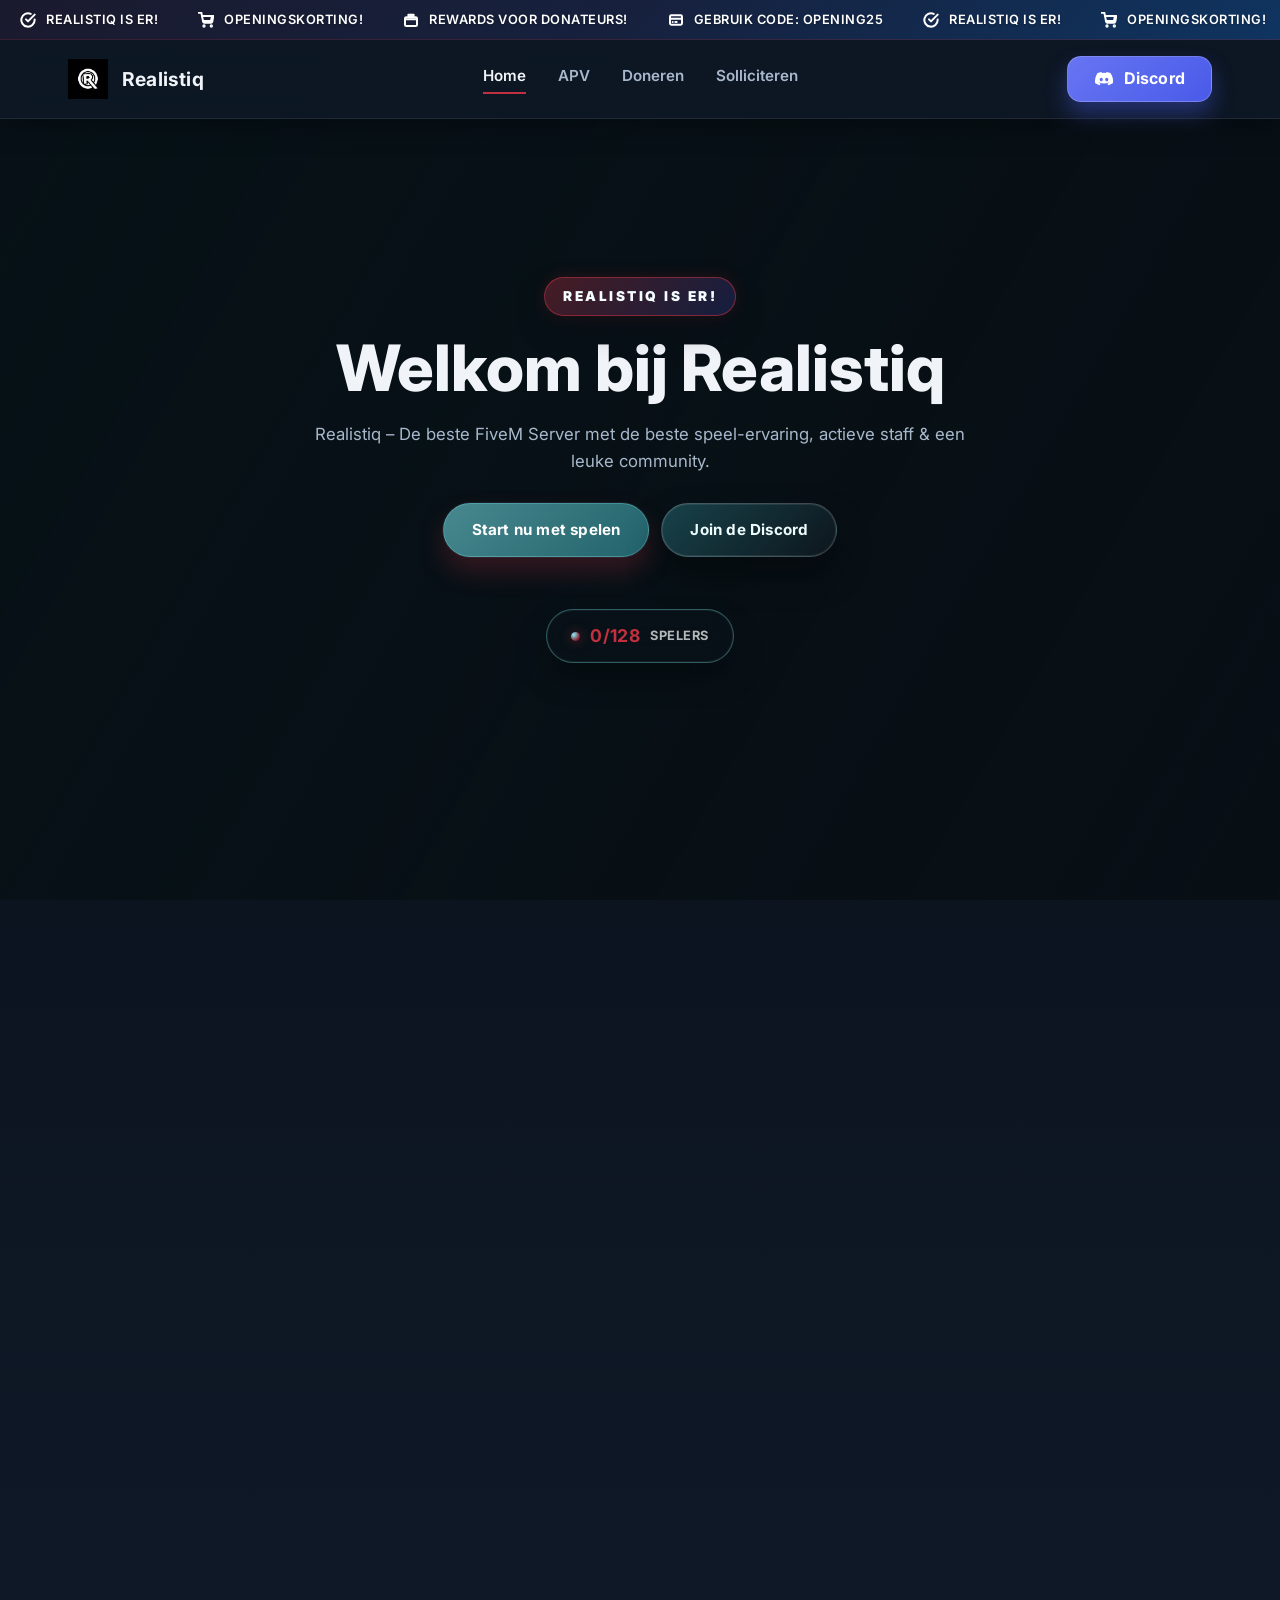
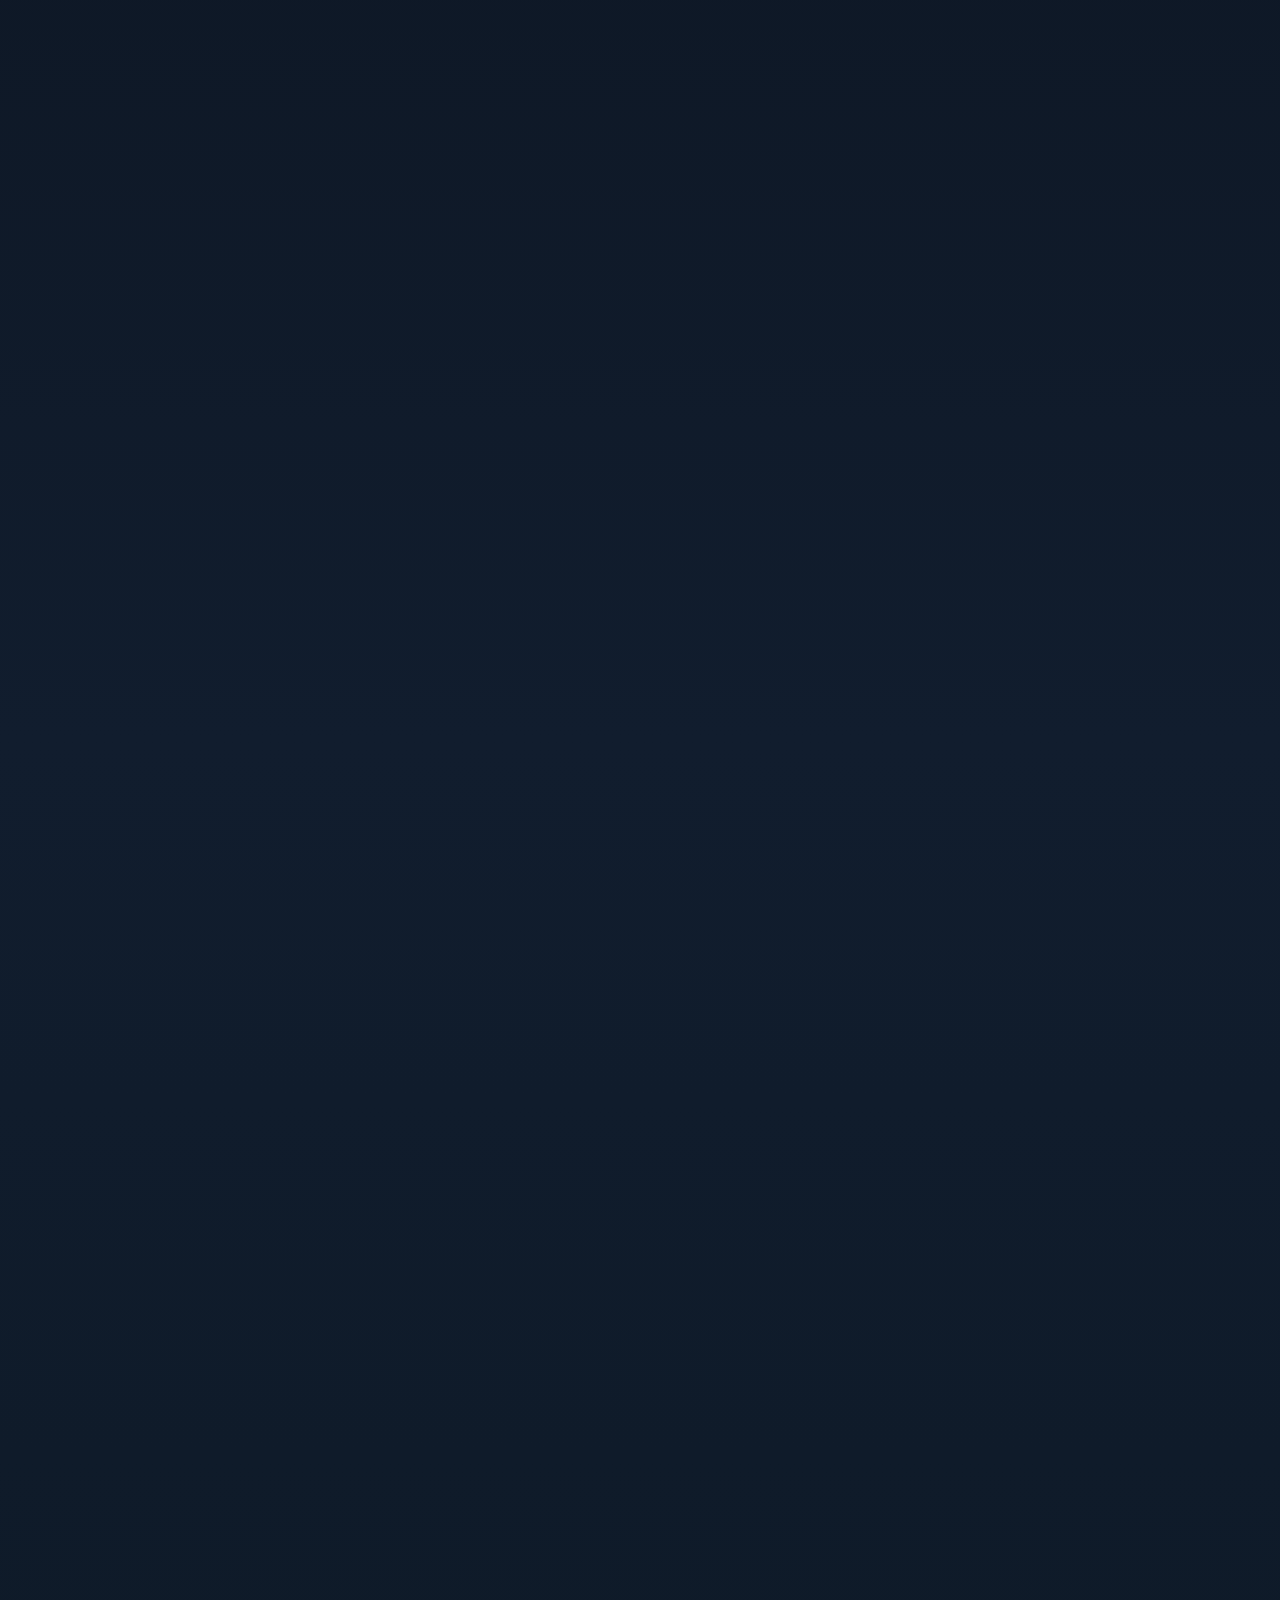
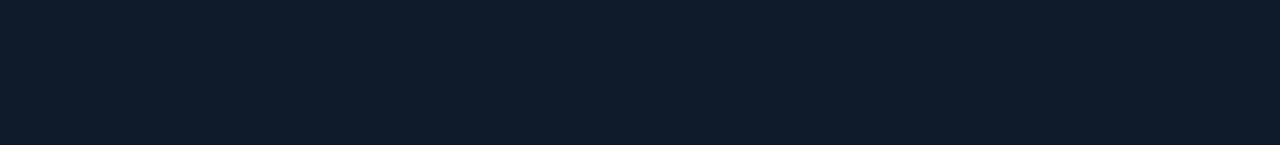
==== index.html @ e8a4ef5f "Add files via upload" ====
<!DOCTYPE html>
<html lang="nl" class="home-page">
<head>
    <meta charset="UTF-8">
    <meta name="viewport" content="width=device-width, initial-scale=1.0">
    <title>Realistiq | FiveM Server</title>
    <meta name="description" content="Realistiq is een professionele FiveM roleplay server met realistische gameplay, actieve staff en een hechte community.">
    <link rel="preconnect" href="https://fonts.googleapis.com">
    <link rel="preconnect" href="https://fonts.gstatic.com" crossorigin>
    <link rel="dns-prefetch" href="https://fonts.googleapis.com">
    <link rel="dns-prefetch" href="https://fonts.gstatic.com">
    <link rel="dns-prefetch" href="https://discord.gg">
    <link href="https://fonts.googleapis.com/css2?family=Inter:wght@300;400;500;600;700;800&display=swap" rel="stylesheet">
    <link rel="icon" type="image/png" href="images/rqlogo.png">
    <link rel="stylesheet" href="css/styles.css">
    <link rel="prefetch" href="/apv">
</head>
<body class="home-page">
    <main>
      <section id="home" class="hero">
        <video class="hero-video" autoplay muted loop playsinline preload="auto" fetchpriority="high">
          <source src="media/herovideo.mp4" type="video/mp4">
        </video>
        <div class="hero-overlay"></div>
        <div class="hero-content">
          <p class="eyebrow">REALISTIQ IS ER!</p>
          <h1>Welkom bij Realistiq</h1>
          <p class="hero-subtitle">
            Realistiq – De beste FiveM Server met de beste speel-ervaring,
            actieve staff &amp; een leuke community.
          </p>
          <div class="hero-actions">
            <a class="button primary" href="#join">
              Start nu met spelen
            </a>
            <a class="button ghost donate" href="https://discord.gg/realistiq" target="_blank" rel="noreferrer">
              Join de Discord
            </a>
          </div>
          <div class="hero-online">
            <span class="online-count">0/128</span>
            <span class="online-label">Spelers</span>
          </div>
        </div>
      </section>

      <section class="section home-donate" id="doneren">
        <div class="donate-decor donate-decor-1"></div>
        <div class="donate-decor donate-decor-2"></div>
        <div class="section-header">
          <p class="eyebrow">COMMUNITY</p>
          <h2>Steun Realistiq</h2>
          <p>
            Word lid van onze Discord server en blijf op de hoogte van alles wat er speelt.
            Heb je vragen, wil je doneren of solliciteren? Alles gaat via onze Discord.
          </p>
        </div>

        <div class="donate-features">
          <div class="donate-feature">
            <svg viewBox="0 0 24 24" fill="none" stroke="currentColor" stroke-width="2" stroke-linecap="round" stroke-linejoin="round"><path d="M12 22s8-4 8-10V5l-8-3-8 3v7c0 6 8 10 8 10z"></path></svg>
            <span>Veilig Betalen</span>
          </div>
          <div class="donate-feature">
            <svg viewBox="0 0 24 24" fill="none" stroke="currentColor" stroke-width="2" stroke-linecap="round" stroke-linejoin="round"><circle cx="12" cy="12" r="10"></circle><polyline points="12 6 12 12 16 14"></polyline></svg>
            <span>Direct Geleverd</span>
          </div>
          <div class="donate-feature">
            <svg viewBox="0 0 24 24" fill="none" stroke="currentColor" stroke-width="2" stroke-linecap="round" stroke-linejoin="round"><path d="M20.84 4.61a5.5 5.5 0 0 0-7.78 0L12 5.67l-1.06-1.06a5.5 5.5 0 0 0-7.78 7.78l1.06 1.06L12 21.23l7.78-7.78 1.06-1.06a5.5 5.5 0 0 0 0-7.78z"></path></svg>
            <span>Steun de Server</span>
          </div>
        </div>

        <div class="donate-steps-grid">
          <div class="donate-step-item">
            <span class="donate-step-num">1</span>
            <div class="donate-step-icon">
              <svg viewBox="0 0 24 24" fill="none" stroke="currentColor" stroke-width="2" stroke-linecap="round" stroke-linejoin="round">
                <path d="M15 3h4a2 2 0 0 1 2 2v14a2 2 0 0 1-2 2h-4"></path>
                <polyline points="10 17 15 12 10 7"></polyline>
                <line x1="15" y1="12" x2="3" y2="12"></line>
              </svg>
            </div>
            <h4>Koppel CFX Account</h4>
            <p>
              Open je FiveM launcher en log in. Controleer rechtsboven welk CFX-account
              gekoppeld is aan je FiveM.
            </p>
          </div>
          <div class="donate-step-item">
            <span class="donate-step-num">2</span>
            <div class="donate-step-icon">
              <svg viewBox="0 0 24 24" fill="none" stroke="currentColor" stroke-width="2" stroke-linecap="round" stroke-linejoin="round">
                <rect x="3" y="5" width="18" height="14" rx="2"></rect>
                <line x1="3" y1="10" x2="21" y2="10"></line>
                <path d="M7 15h.01"></path>
                <path d="M11 15h2"></path>
              </svg>
            </div>
            <h4>Join Discord</h4>
            <p>
              Kom naar onze Discord server en open een ticket voor donaties, support
              of andere vragen. Ons team helpt je snel verder.
            </p>
          </div>
          <div class="donate-step-item">
            <span class="donate-step-num">3</span>
            <div class="donate-step-icon">
              <svg viewBox="0 0 24 24" fill="none" stroke="currentColor" stroke-width="2" stroke-linecap="round" stroke-linejoin="round">
                <path d="M22 11.08V12a10 10 0 1 1-5.93-9.14"></path>
                <polyline points="22 4 12 14.01 9 11.01"></polyline>
              </svg>
            </div>
            <h4>Ontvang Direct</h4>
            <p>
              Als je met hetzelfde account bent ingelogd, verschijnen je items automatisch
              in-game. Geen extra stappen nodig.
            </p>
          </div>
        </div>

        <div class="donate-cta-row">
          <p>Heb je vragen of wil je de server joinen? Kom naar onze Discord community!</p>
          <a class="donate-cta-link" href="https://discord.gg/realistiq" target="_blank" rel="noreferrer">
            Join onze Discord →
          </a>
        </div>
      </section>

      <section class="home-apply" id="solliciteren">
        <div class="apply-glow apply-glow-1"></div>
        <div class="apply-glow apply-glow-2"></div>
        <div class="apply-wrapper">
          <div class="apply-left">
            <div class="apply-left-card">
              <p class="apply-label">WORD STAFF</p>
              <h2 class="apply-title">Word onderdeel<br>van ons team</h2>
              <p class="apply-subtitle">
                Wij zijn op zoek naar gemotiveerde mensen die ons team willen versterken.
                Solliciteer via onze Discord server door een ticket aan te maken.
              </p>
              <a class="apply-discord-btn" href="https://discord.gg/realistiq" target="_blank" rel="noreferrer">
                Solliciteer via Discord
              </a>
              <div class="apply-divider"></div>
              <div class="apply-stats">
                <div class="apply-stat">
                  <div class="apply-stat-icon">
                    <svg viewBox="0 0 24 24" fill="none" stroke="currentColor" stroke-width="2" stroke-linecap="round" stroke-linejoin="round">
                      <path d="M17 21v-2a4 4 0 0 0-4-4H5a4 4 0 0 0-4 4v2"></path>
                      <circle cx="9" cy="7" r="4"></circle>
                      <path d="M23 21v-2a4 4 0 0 0-3-3.87"></path>
                      <path d="M16 3.13a4 4 0 0 1 0 7.75"></path>
                    </svg>
                  </div>
                  <div>
                    <span class="apply-stat-value">Actief Team</span>
                    <span class="apply-stat-desc">Dagelijks online staffleden</span>
                  </div>
                </div>
                <div class="apply-stat">
                  <div class="apply-stat-icon">
                    <svg viewBox="0 0 24 24" fill="none" stroke="currentColor" stroke-width="2" stroke-linecap="round" stroke-linejoin="round">
                      <circle cx="12" cy="12" r="10"></circle>
                      <polyline points="12 6 12 12 16 14"></polyline>
                    </svg>
                  </div>
                  <div>
                    <span class="apply-stat-value">Snelle Reactie</span>
                    <span class="apply-stat-desc">Sollicitaties binnen 48 uur</span>
                  </div>
                </div>
                <div class="apply-stat">
                  <div class="apply-stat-icon">
                    <svg viewBox="0 0 24 24" fill="none" stroke="currentColor" stroke-width="2" stroke-linecap="round" stroke-linejoin="round">
                      <path d="M22 11.08V12a10 10 0 1 1-5.93-9.14"></path>
                      <polyline points="22 4 12 14.01 9 11.01"></polyline>
                    </svg>
                  </div>
                  <div>
                    <span class="apply-stat-value">Begeleiding</span>
                    <span class="apply-stat-desc">Volledige training na selectie</span>
                  </div>
                </div>
              </div>
            </div>
          </div>
          <div class="apply-right">
            <div class="apply-process">
              <h3 class="apply-process-title">Hoe werkt het?</h3>
              <div class="apply-step-row">
                <div class="apply-step-indicator">
                  <span class="apply-step-circle">1</span>
                  <span class="apply-step-line"></span>
                </div>
                <div class="apply-step-text">
                  <h4>Lees de vereisten</h4>
                  <p>Controleer of je voldoet aan de minimale eisen zoals leeftijd en ervaring.</p>
                </div>
              </div>
              <div class="apply-step-row">
                <div class="apply-step-indicator">
                  <span class="apply-step-circle">2</span>
                  <span class="apply-step-line"></span>
                </div>
                <div class="apply-step-text">
                  <h4>Open een ticket op Discord</h4>
                  <p>Maak een sollicitatieticket aan in onze Discord en vul het formulier in.</p>
                </div>
              </div>
              <div class="apply-step-row">
                <div class="apply-step-indicator">
                  <span class="apply-step-circle">3</span>
                </div>
                <div class="apply-step-text">
                  <h4>Gesprek met management</h4>
                  <p>Na beoordeling word je uitgenodigd voor een persoonlijk gesprek.</p>
                </div>
              </div>
            </div>
            <div class="apply-requirements">
              <h3 class="apply-req-title">Vereisten</h3>
              <div class="apply-req-grid">
                <div class="apply-req-item">
                  <svg viewBox="0 0 24 24" fill="none" stroke="currentColor" stroke-width="2.5" stroke-linecap="round" stroke-linejoin="round"><polyline points="20 6 9 17 4 12"></polyline></svg>
                  <span>Minimaal 16 jaar</span>
                </div>
                <div class="apply-req-item">
                  <svg viewBox="0 0 24 24" fill="none" stroke="currentColor" stroke-width="2.5" stroke-linecap="round" stroke-linejoin="round"><polyline points="20 6 9 17 4 12"></polyline></svg>
                  <span>FiveM RP ervaring</span>
                </div>
                <div class="apply-req-item">
                  <svg viewBox="0 0 24 24" fill="none" stroke="currentColor" stroke-width="2.5" stroke-linecap="round" stroke-linejoin="round"><polyline points="20 6 9 17 4 12"></polyline></svg>
                  <span>Nederlands spreken</span>
                </div>
                <div class="apply-req-item">
                  <svg viewBox="0 0 24 24" fill="none" stroke="currentColor" stroke-width="2.5" stroke-linecap="round" stroke-linejoin="round"><polyline points="20 6 9 17 4 12"></polyline></svg>
                  <span>Meerdere uren/week</span>
                </div>
                <div class="apply-req-item">
                  <svg viewBox="0 0 24 24" fill="none" stroke="currentColor" stroke-width="2.5" stroke-linecap="round" stroke-linejoin="round"><polyline points="20 6 9 17 4 12"></polyline></svg>
                  <span>Geen actieve straffen</span>
                </div>
                <div class="apply-req-item">
                  <svg viewBox="0 0 24 24" fill="none" stroke="currentColor" stroke-width="2.5" stroke-linecap="round" stroke-linejoin="round"><polyline points="20 6 9 17 4 12"></polyline></svg>
                  <span>Werkende microfoon</span>
                </div>
              </div>
            </div>
          </div>
        </div>
      </section>
    </main>

    <footer class="footer">
      <div class="footer-top">
        <div class="footer-grid">
          <div class="footer-brand">
            <a class="logo" href="/">
              <span class="logo-mark">
                <img src="images/rqlogo.png" alt="Realistiq" loading="lazy" decoding="async">
              </span>
              <span class="logo-text">Realistiq</span>
            </a>
            <p class="footer-brand-desc">
              De beste FiveM roleplay ervaring van Nederland. Kwaliteit, sfeer en realistische verhalen staan bij ons centraal.
            </p>
            <div class="footer-socials">
              <a href="https://discord.gg/realistiq" target="_blank" rel="noreferrer" aria-label="Discord">
                <svg viewBox="0 0 24 24" aria-hidden="true"><path fill="currentColor" d="M19.73 4.87A18.7 18.7 0 0 0 15.1 3.5a13 13 0 0 0-.64 1.3 17.5 17.5 0 0 0-4.92 0c-.19-.45-.41-.88-.64-1.3A18.6 18.6 0 0 0 4.27 4.87C1.6 8.9.88 12.83 1.23 16.7a18.6 18.6 0 0 0 5.53 2.8c.45-.62.85-1.27 1.2-1.95a12 12 0 0 1-1.9-.93c.16-.12.32-.24.47-.36a13.7 13.7 0 0 0 11 0c.16.12.32.24.47.36-.62.37-1.26.69-1.9.93.35.68.75 1.33 1.2 1.95a18.6 18.6 0 0 0 5.53-2.8c.48-4.48-.7-8.38-3.13-11.83ZM8.7 14.6c-1.04 0-1.9-.96-1.9-2.12 0-1.16.83-2.12 1.9-2.12 1.06 0 1.91.96 1.9 2.12 0 1.16-.84 2.12-1.9 2.12Zm6.6 0c-1.04 0-1.9-.96-1.9-2.12 0-1.16.83-2.12 1.9-2.12 1.06 0 1.91.96 1.9 2.12 0 1.16-.84 2.12-1.9 2.12Z"></path></svg>
              </a>
            </div>
          </div>
          <div class="footer-col">
            <h4>Navigatie</h4>
            <ul>
              <li><a href="/">Home</a></li>
              <li><a href="/apv">Regels</a></li>
              <li><a href="https://discord.gg/realistiq" target="_blank" rel="noreferrer">Doneren</a></li>
              <li><a href="https://discord.gg/realistiq" target="_blank" rel="noreferrer">Solliciteren</a></li>
            </ul>
          </div>
          <div class="footer-col">
            <h4>Community</h4>
            <ul>
              <li><a href="https://discord.gg/realistiq" target="_blank" rel="noreferrer">Discord Server</a></li>
              <li><a href="https://discord.gg/realistiq" target="_blank" rel="noreferrer">Support Ticket</a></li>
              <li><a href="https://discord.gg/realistiq" target="_blank" rel="noreferrer">Solliciteren</a></li>
            </ul>
          </div>
          <div class="footer-col">
            <h4>Informatie</h4>
            <ul>
              <li><a href="/apv">Serverregels</a></li>
              <li><a href="https://discord.gg/realistiq" target="_blank" rel="noreferrer">Veelgestelde Vragen</a></li>
              <li><a href="https://discord.gg/realistiq" target="_blank" rel="noreferrer">Store &amp; Donaties</a></li>
            </ul>
          </div>
        </div>
      </div>
      <div class="footer-bottom">
        <div class="footer-bottom-inner">
          <span>© 2026 Realistiq. Alle rechten voorbehouden.</span>
          <div class="footer-bottom-links">
            <a href="https://discord.gg/realistiq" target="_blank" rel="noreferrer">Contact</a>
            <span class="footer-dot"></span>
            <a href="/apv">Regels</a>
          </div>
        </div>
      </div>
    </footer>

    <script src="js/script.js" defer></script>
</body>
</html>
---- css/styles.css ----
:root {
  color-scheme: dark;
  --primary: #c0303f;
  --primary-dark: #8B1A2A;
  --bg: #0e1520;
  --surface: rgba(20, 30, 50, 0.7);
  --surface-soft: rgba(20, 30, 50, 0.5);
  --text: #f0f4f8;
  --muted: #a8b8cc;
  --border: rgba(255, 255, 255, 0.08);
  --shadow: 0 30px 60px rgba(0, 0, 0, 0.55);
}

* {
  margin: 0;
  padding: 0;
  box-sizing: border-box;
}

html,
body {
  height: 100%;
}

body {
  font-family: "Inter", sans-serif;
  background:
    radial-gradient(ellipse at top left, rgba(27, 45, 74, 0.6), rgba(14, 21, 32, 0.95)),
    radial-gradient(ellipse at bottom right, rgba(139, 26, 42, 0.15), transparent 60%),
    var(--bg);
  color: var(--text);
  line-height: 1.6;
  overflow-x: hidden;
}

body.rules-page {
  background: #0d1822;
}

body.solliciteren-page {
  background: #0d1822;
}



html.home-page,
body.home-page {
  min-height: 100%;
  overscroll-behavior: none;
}

body.home-page {
  width: 100%;
  position: relative;
  overflow-x: hidden;
}

body.home-page main {
  min-height: 100vh;
}

body.home-page .hero {
  min-height: 100vh;
}

a {
  color: inherit;
  text-decoration: none;
}

img {
  max-width: 100%;
  display: block;
}

.site-header {
  position: fixed;
  top: 40px;
  left: 0;
  right: 0;
  z-index: 50;
  backdrop-filter: blur(18px);
  -webkit-backdrop-filter: blur(18px);
  background: rgba(20, 30, 50, 0.5);
  border-bottom: 1px solid var(--border);
  box-shadow: 0 10px 24px rgba(0, 0, 0, 0.25);
  transform: translateZ(0);
  will-change: transform;
}

body:not(.home-page):not(.rules-page):not(.solliciteren-page) .site-header {
  top: 0;
}

.promo-bar {
  position: fixed;
  top: 0;
  left: 0;
  right: 0;
  z-index: 51;
  background: linear-gradient(135deg, #1a1a2e 0%, #16213e 50%, #0f3460 100%);
  border-bottom: 1px solid rgba(192, 48, 63, 0.2);
  overflow: hidden;
  height: 40px;
  display: none;
}


body.home-page .promo-bar,
body.rules-page .promo-bar,
body.solliciteren-page .promo-bar {
  display: block;
}

@keyframes shimmer {
  0%, 100% { opacity: 0.3; }
  50% { opacity: 0.7; }
}

.promo-bar.hidden {
  transform: translateY(-100%);
  opacity: 0;
  pointer-events: none;
}

.promo-track {
  display: flex;
  align-items: center;
  gap: 0;
  height: 40px;
  white-space: nowrap;
  width: max-content;
  animation: promo-scroll 50s linear infinite;
  will-change: transform;
  transform: translateZ(0);
  backface-visibility: hidden;
}

.promo-items {
  display: inline-flex;
  align-items: center;
  gap: 40px;
  padding: 0 20px;
  flex-shrink: 0;
  font-weight: 600;
  color: #ffffff;
  text-transform: uppercase;
  letter-spacing: 0.8px;
  font-size: 0.8rem;
  text-shadow: 0 1px 3px rgba(0, 0, 0, 0.3);
}

.promo-items span {
  display: inline-flex;
  align-items: center;
  gap: 10px;
  padding: 0;
  border-radius: 0;
  background: transparent;
  border: none;
  font-size: 0.8rem;
  font-weight: 600;
  letter-spacing: 0.5px;
  text-transform: uppercase;
  color: #fff;
  position: relative;
}

.promo-items span svg {
  width: 16px;
  height: 16px;
  flex-shrink: 0;
  stroke-linecap: round;
  stroke-linejoin: round;
}

@keyframes iconPulse {
  0%, 100% { 
    transform: scale(1);
  }
  50% { 
    transform: scale(1.08);
  }
}

.promo-items span::before {
  display: none;
}

@keyframes promo-scroll {
  from {
    transform: translateX(0);
  }
  to {
    transform: translateX(-20%);
  }
}

.navbar {
  max-width: 1200px;
  margin: 0 auto;
  display: flex;
  flex-wrap: wrap;
  align-items: center;
  justify-content: center;
  gap: 16px;
  padding: 16px 20px;
  min-height: 72px;
  position: relative;
}

.navbar .logo {
  flex-shrink: 0;
}

.navbar .nav-links {
  order: 3;
  flex-basis: 100%;
}

.navbar .nav-actions {
  display: flex;
  align-items: center;
  gap: 12px;
  position: absolute;
  right: 20px;
  top: 50%;
  transform: translateY(-50%);
}

.logo {
  display: flex;
  align-items: center;
  gap: 14px;
  font-weight: 700;
  letter-spacing: 0.2px;
}

.logo-mark {
  display: inline-flex;
  align-items: center;
  justify-content: center;
}

.logo img {
  width: 40px;
  height: 40px;
  object-fit: contain;
}

.logo-text {
  font-size: 1.2rem;
  font-weight: 700;
  color: var(--text);
}

.nav-actions {
  display: flex;
  align-items: center;
  gap: 20px;
  justify-content: flex-end;
}

.nav-links {
  display: none;
  align-items: center;
  justify-content: center;
  gap: 32px;
  font-weight: 600;
  font-size: 0.95rem;
  color: var(--muted);
  width: 100%;
}

.nav-links a {
  position: relative;
  padding-bottom: 6px;
  transition: color 0.3s ease;
}

.nav-links a::after {
  content: "";
  position: absolute;
  left: 0;
  bottom: 0;
  width: 0;
  height: 2px;
  background: var(--primary);
  transition: width 0.3s ease;
}

.nav-links a:hover,
.nav-links a:focus {
  color: var(--text);
}

.nav-links a.active {
  color: var(--text);
}

.nav-links a.active::after {
  width: 100%;
}

.nav-links a:hover::after,
.nav-links a:focus::after {
  width: 100%;
}

.nav-discord {
  padding: 10px 20px;
  height: 46px;
  min-width: 100px;
  border-radius: 14px;
  display: inline-flex;
  align-items: center;
  justify-content: center;
  gap: 8px;
  background: linear-gradient(135deg, rgba(109, 123, 255, 0.95), rgba(81, 99, 255, 0.9));
  color: #ffffff;
  border: 1px solid rgba(255, 255, 255, 0.2);
  box-shadow: 0 12px 22px rgba(81, 99, 255, 0.35);
  font-weight: 700;
  letter-spacing: 0.2px;
  font-size: 0.9rem;
  transition: transform 0.2s ease, box-shadow 0.2s ease, filter 0.2s ease;
}

.nav-discord svg {
  width: 18px;
  height: 18px;
  fill: currentColor;
}

.nav-discord span {
  display: none;
}

/* Discord link inside mobile nav menu - hidden on desktop */
.nav-link-discord {
  display: none;
}

.nav-discord:hover {
  transform: translateY(-2px);
  box-shadow: 0 20px 34px rgba(81, 99, 255, 0.5), 0 0 22px rgba(81, 99, 255, 0.35);
  filter: brightness(1.05);
}

.nav-toggle {
  display: flex;
  flex-direction: column;
  margin-left: 8px;
  width: 44px;
  height: 44px;
  border-radius: 12px;
  border: 1px solid var(--border);
  background: var(--surface);
  align-items: center;
  justify-content: center;
  gap: 5px;
  cursor: pointer;
  position: relative;
  z-index: 120;
  transition: background 0.3s ease, border-color 0.3s ease;
}

.nav-toggle:hover {
  background: rgba(192, 48, 63, 0.08);
  border-color: rgba(192, 48, 63, 0.2);
}

.nav-toggle span {
  display: block;
  width: 20px;
  height: 2px;
  background: var(--text);
  border-radius: 2px;
  transition: transform 0.3s ease, opacity 0.3s ease, width 0.3s ease;
}

/* Hamburger to X animation */
.nav-toggle[aria-expanded="true"] span:nth-child(1) {
  transform: translateY(7px) rotate(45deg);
}

.nav-toggle[aria-expanded="true"] span:nth-child(2) {
  opacity: 0;
  transform: scaleX(0);
}

.nav-toggle[aria-expanded="true"] span:nth-child(3) {
  transform: translateY(-7px) rotate(-45deg);
}

.hero {
  position: relative;
  height: 100vh;
  height: 100svh;
  display: flex;
  align-items: center;
  justify-content: center;
  margin-top: 0;
  padding: 100px 20px 60px;
  overflow: hidden;
  background: #0a0e14;
  contain: layout style;
}


.page-hero {
  position: relative;
  margin-top: -72px;
  padding: 140px 24px 90px;
  overflow: hidden;
  background: radial-gradient(circle at top, rgba(15, 28, 38, 0.7), rgba(6, 12, 18, 0.98));
}

.page-hero::after {
  content: "";
  position: absolute;
  inset: 0;
  background: linear-gradient(120deg, rgba(192, 48, 63, 0.08), transparent 60%);
  pointer-events: none;
}

.page-hero-content {
  position: relative;
  z-index: 1;
  max-width: 900px;
  margin: 0 auto;
  text-align: center;
}

.hero-video {
  position: absolute;
  inset: 0;
  width: 100%;
  height: 100%;
  min-width: 100%;
  min-height: 100%;
  object-fit: cover;
  object-position: center;
  z-index: 0;
  filter: saturate(1.1);
  transform: translateZ(0);
  backface-visibility: hidden;
  opacity: 1;
}

.hero-video.is-playing {
  opacity: 1;
}

.hero-overlay {
  position: absolute;
  inset: 0;
  background: linear-gradient(
      120deg,
      rgba(6, 18, 23, 0.9),
      rgba(6, 18, 23, 0.4)
    );
  z-index: 1;
}

.hero-content {
  position: relative;
  max-width: 1000px;
  text-align: center;
  z-index: 2;
}

.eyebrow {
  text-transform: uppercase;
  letter-spacing: 2.5px;
  font-size: 0.85rem;
  color: #f3fdff;
  font-weight: 900;
  display: inline-flex;
  align-items: center;
  padding: 8px 18px;
  border-radius: 999px;
  background: linear-gradient(135deg, rgba(192, 48, 63, 0.35), rgba(81, 99, 255, 0.18));
  border: 1px solid rgba(192, 48, 63, 0.6);
  box-shadow: 0 14px 28px rgba(8, 15, 20, 0.35), 0 0 18px rgba(192, 48, 63, 0.18);
  position: relative;
  overflow: hidden;
  animation: eyebrow-glow 3.2s ease-in-out infinite;
}

.rules-page .eyebrow {
  background: linear-gradient(135deg, rgba(255, 255, 255, 0.08), rgba(255, 255, 255, 0.04));
  border: 1px solid rgba(255, 255, 255, 0.15);
  box-shadow: 0 8px 16px rgba(0, 0, 0, 0.3);
  color: rgba(255, 255, 255, 0.9);
}

.eyebrow::after {
  content: "";
  position: absolute;
  inset: 0;
  background: linear-gradient(120deg, transparent, rgba(255, 255, 255, 0.18), transparent);
  transform: translateX(-120%);
  animation: eyebrow-sheen 3.2s ease-in-out infinite;
}

@keyframes eyebrow-glow {
  0%,
  100% {
    box-shadow: 0 14px 28px rgba(8, 15, 20, 0.35), 0 0 16px rgba(192, 48, 63, 0.2);
  }
  50% {
    box-shadow: 0 18px 36px rgba(8, 15, 20, 0.4), 0 0 26px rgba(192, 48, 63, 0.35);
  }
}

@keyframes eyebrow-sheen {
  0% {
    transform: translateX(-120%);
    opacity: 0;
  }
  40% {
    opacity: 0.6;
  }
  60% {
    transform: translateX(120%);
    opacity: 0;
  }
  100% {
    transform: translateX(120%);
    opacity: 0;
  }
}

.hero h1 {
  font-size: clamp(1.8rem, 6vw, 4rem);
  margin: 14px 0 14px;
  font-weight: 800;
  line-height: 1.2;
}

.hero-subtitle {
  color: var(--muted);
  max-width: 680px;
  margin: 0 auto 28px;
  font-size: clamp(0.95rem, 2.5vw, 1.05rem);
  line-height: 1.6;
}

.hero-actions {
  display: flex;
  justify-content: center;
  gap: 12px;
  flex-wrap: wrap;
  margin-bottom: 32px;
}

.button {
  display: inline-flex;
  align-items: center;
  justify-content: center;
  gap: 10px;
  padding: 14px 28px;
  border-radius: 999px;
  font-weight: 700;
  font-size: 0.95rem;
  border: 1px solid transparent;
  letter-spacing: 0.2px;
  box-shadow: 0 12px 24px rgba(0, 0, 0, 0.2);
  transition: transform 0.25s ease, box-shadow 0.25s ease, border-color 0.25s ease,
    background 0.25s ease;
}

.button-icon {
  width: 18px;
  height: 18px;
  fill: currentColor;
  opacity: 0.9;
}

.button:hover {
  transform: translateY(-2px);
}

.button.primary {
  background: linear-gradient(
    135deg,
    rgba(125, 235, 243, 0.55),
    rgba(70, 201, 213, 0.45)
  );
  color: #ffffff;
  border: 1px solid rgba(125, 235, 243, 0.3);
  box-shadow: 0 14px 26px rgba(192, 48, 63, 0.25), 0 0 0 1px rgba(255, 255, 255, 0.06);
  backdrop-filter: blur(6px);
}

.button.ghost {
  border-color: rgba(125, 235, 243, 0.55);
  color: var(--text);
  background: rgba(10, 19, 26, 0.55);
  backdrop-filter: blur(12px);
  box-shadow: 0 16px 30px rgba(0, 0, 0, 0.28), inset 0 0 0 1px rgba(255, 255, 255, 0.05);
}

.button.ghost.donate {
  border-color: rgba(255, 255, 255, 0.2);
  background: linear-gradient(
    135deg,
    rgba(72, 198, 214, 0.28),
    rgba(14, 23, 30, 0.9)
  );
  color: #eefcfe;
  font-weight: 700;
  box-shadow: 0 18px 34px rgba(0, 0, 0, 0.35),
    inset 0 0 0 1px rgba(255, 255, 255, 0.08);
  transition: transform 0.2s ease, box-shadow 0.2s ease, border-color 0.2s ease,
    background 0.2s ease;
}

.button.primary:hover {
  box-shadow: 0 20px 36px rgba(192, 48, 63, 0.42), 0 0 22px rgba(192, 48, 63, 0.2);
}

.button.ghost:hover {
  border-color: rgba(125, 235, 243, 0.85);
  box-shadow: 0 18px 32px rgba(0, 0, 0, 0.35), 0 0 18px rgba(192, 48, 63, 0.2);
}

.button.ghost.donate:hover {
  border-color: rgba(255, 255, 255, 0.24);
  background: linear-gradient(
    135deg,
    rgba(192, 48, 63, 0.4),
    rgba(10, 21, 27, 0.75)
  );
  box-shadow: 0 18px 34px rgba(0, 0, 0, 0.35),
    0 0 18px rgba(192, 48, 63, 0.18),
    inset 0 0 0 1px rgba(255, 255, 255, 0.08);
}

.hero-online {
  margin-top: 20px;
  display: inline-flex;
  align-items: center;
  gap: 10px;
  padding: 12px 24px;
  border-radius: 999px;
  background: rgba(10, 19, 26, 0.55);
  border: 1px solid rgba(125, 235, 243, 0.35);
  box-shadow: 0 16px 30px rgba(0, 0, 0, 0.28), inset 0 0 0 1px rgba(255, 255, 255, 0.05);
  backdrop-filter: blur(12px);
  transition: transform 0.25s ease, box-shadow 0.25s ease, border-color 0.25s ease,
    background 0.25s ease;
  position: relative;
}

.hero-online::before {
  content: "";
  width: 9px;
  height: 9px;
  border-radius: 50%;
  background: radial-gradient(circle at 30% 30%, #7ff3ff, #8B1A2A 70%);
  box-shadow: 0 0 12px rgba(192, 48, 63, 0.55);
}

.hero-online:hover {
  transform: translateY(-3px);
  border-color: rgba(125, 235, 243, 0.6);
  background: rgba(14, 26, 34, 0.68);
  box-shadow: 0 20px 36px rgba(0, 0, 0, 0.38), 0 0 18px rgba(192, 48, 63, 0.18);
}

.online-count {
  font-size: 1.1rem;
  font-weight: 700;
  color: var(--primary);
  letter-spacing: 0.4px;
}

.online-label {
  font-size: 0.8rem;
  color: rgba(255, 255, 255, 0.7);
  letter-spacing: 0.5px;
  text-transform: uppercase;
  font-weight: 700;
}

.section {
  padding: 120px 24px;
}

.section.alt {
  background: rgba(20, 30, 50, 0.3);
}

.section-header {
  max-width: 840px;
  margin: 0 auto 56px;
  text-align: center;
}

.section-header h2 {
  font-size: clamp(2.2rem, 3.2vw, 3.3rem);
  margin: 16px 0 14px;
  letter-spacing: -0.02em;
  font-weight: 800;
}

.section-header p {
  color: var(--muted);
  font-size: 1.05rem;
  max-width: 720px;
  margin: 0 auto;
  line-height: 1.7;
}

.card-grid {
  max-width: 1100px;
  margin: 0 auto;
  display: grid;
  grid-template-columns: repeat(auto-fit, minmax(240px, 1fr));
  gap: 24px;
}

.card {
  padding: 28px;
  border-radius: 20px;
  background: var(--surface);
  border: 1px solid var(--border);
  box-shadow: var(--shadow);
}

.card h3 {
  margin-bottom: 12px;
}

.card p {
  color: var(--muted);
}

.content-split {
  max-width: 1100px;
  margin: 0 auto;
  display: grid;
  grid-template-columns: repeat(auto-fit, minmax(280px, 1fr));
  gap: 40px;
  align-items: center;
}

.rules-page .site-header {
  position: fixed;
  top: 40px;
  left: 0;
  right: 0;
}

.rules-page .rules-main {
  padding-top: 152px;
}

.rules-hero {
  padding: 60px 24px 100px;
  min-height: calc(100vh - 152px);
  display: flex;
  align-items: center;
  justify-content: center;
  position: relative;
  overflow: hidden;
  background: linear-gradient(180deg, #0a0e14 0%, #0f1419 100%);
}

.rules-hero::before {
  content: "";
  position: absolute;
  inset: 0;
  background: radial-gradient(circle at 20% 20%, rgba(255, 255, 255, 0.03), transparent 50%);
  opacity: 0.6;
  pointer-events: none;
}

.rules-hero-inner {
  width: 100%;
  max-width: 1200px;
  margin: 0 auto;
  display: grid;
  gap: 32px;
  align-items: center;
  justify-items: center;
  position: relative;
  z-index: 1;
}

.rules-hero-card {
  width: 100%;
  max-width: 1000px;
  padding: 64px;
  border-radius: 24px;
  background: rgba(12, 17, 22, 0.9);
  border: 1px solid rgba(255, 255, 255, 0.12);
  box-shadow: 0 12px 32px rgba(0, 0, 0, 0.4);
  position: relative;
  overflow: hidden;
}

.rules-hero-card::after {
  content: "�";
  position: absolute;
  top: 28px;
  right: 28px;
  font-size: 1.6rem;
  padding: 10px;
  border-radius: 12px;
  background: rgba(255, 255, 255, 0.05);
  border: 1px solid rgba(255, 255, 255, 0.1);
  box-shadow: 0 8px 16px rgba(0, 0, 0, 0.3);
  opacity: 0.8;
}

.rules-hero-card h1 {
  margin: 12px 0 16px;
  padding-bottom: 16px;
  color: #ffffff;
  font-size: 2.5rem;
  font-weight: 700;
  border-bottom: 2px solid rgba(255, 255, 255, 0.1);
}

.rules-hero-card::after {
  display: none;
}

.rules-hero-card p {
  color: rgba(255, 255, 255, 0.7);
  margin-bottom: 16px;
  line-height: 1.7;
}


.intro-actions {
  display: flex;
  flex-wrap: wrap;
  gap: 16px;
  margin-top: 24px;
}

.support-info {
  margin-top: 32px;
  padding: 20px 24px;
  background: rgba(255, 255, 255, 0.03);
  border: 1px solid rgba(255, 255, 255, 0.1);
  border-radius: 12px;
}

.support-info p {
  margin: 0;
  color: rgba(255, 255, 255, 0.8);
  font-size: 0.95rem;
  line-height: 1.6;
}

.support-info a {
  color: #c0303f;
  text-decoration: none;
  font-weight: 600;
  transition: color 0.2s ease;
}

.support-info a:hover {
  color: #7de7f0;
  text-decoration: underline;
}

.rules-section-header {
  max-width: 860px;
  margin: 0 auto 56px;
  text-align: center;
}

.rules-section-header h2 {
  font-size: clamp(2.1rem, 3vw, 3.1rem);
  margin: 16px 0 14px;
  color: #ffffff;
  font-weight: 700;
}

.rules-section-header p {
  color: rgba(255, 255, 255, 0.6);
  font-size: 1.05rem;
  line-height: 1.6;
}

.rules-penalties {
  padding: 120px 24px 110px;
  background: linear-gradient(180deg, #0f1419 0%, #0a0e14 100%);
  position: relative;
  border-top: 1px solid rgba(255, 255, 255, 0.05);
}

.rules-penalties::after {
  content: "";
  position: absolute;
  left: 50%;
  bottom: 0;
  width: min(720px, 90%);
  height: 1px;
  transform: translateX(-50%);
  background: linear-gradient(90deg, transparent, rgba(255, 255, 255, 0.15), transparent);
}

/* Penalties Section */
.rules-penalties {
  padding: 100px 24px 120px;
  background: linear-gradient(180deg, #0a0e14 0%, #0f1419 50%, #0a0e14 100%);
  position: relative;
}

.rules-penalties::before {
  content: "";
  position: absolute;
  top: 0;
  left: 0;
  right: 0;
  height: 1px;
  background: linear-gradient(90deg, transparent, rgba(255, 255, 255, 0.1), transparent);
}

.rules-penalties-container {
  max-width: 1000px;
  margin: 0 auto;
}

.rules-penalty-card {
  padding: 64px;
  border-radius: 24px;
  background: rgba(12, 17, 22, 0.85);
  border: 1px solid rgba(255, 255, 255, 0.12);
  box-shadow: 0 12px 32px rgba(0, 0, 0, 0.4);
  position: relative;
  overflow: hidden;
}

.penalty-header {
  margin-bottom: 56px;
}

.penalty-header h2 {
  font-size: 2.5rem;
  color: #ffffff;
  font-weight: 700;
  margin: 0 0 20px 0;
  padding-bottom: 20px;
  border-bottom: 2px solid rgba(255, 255, 255, 0.12);
  letter-spacing: -0.03em;
}

.penalty-intro {
  color: rgba(255, 255, 255, 0.75);
  font-size: 1.08rem;
  line-height: 1.75;
  margin: 0;
  max-width: 850px;
}

.penalty-grid {
  display: grid;
  grid-template-columns: repeat(3, 1fr);
  gap: 18px;
  margin-bottom: 48px;
}

.penalty-item {
  display: flex;
  align-items: center;
  gap: 18px;
  padding: 24px;
  min-height: 110px;
  background: rgba(255, 255, 255, 0.03);
  border: 1px solid rgba(255, 255, 255, 0.1);
  border-radius: 14px;
  transition: border-color 0.2s ease, background 0.2s ease;
  position: relative;
  overflow: hidden;
  contain: layout style paint;
}

.penalty-item:hover {
  background: rgba(255, 255, 255, 0.07);
  border-color: rgba(255, 255, 255, 0.25);
}

.penalty-number {
  flex-shrink: 0;
  width: 44px;
  height: 44px;
  display: flex;
  align-items: center;
  justify-content: center;
  background: rgba(255, 255, 255, 0.12);
  border: 1.5px solid rgba(255, 255, 255, 0.2);
  border-radius: 10px;
  color: #ffffff;
  font-weight: 700;
  font-size: 1.2rem;
}

.penalty-item:hover .penalty-number {
  background: rgba(255, 255, 255, 0.2);
  border-color: rgba(255, 255, 255, 0.35);
}

.penalty-content {
  flex: 1;
  min-width: 0;
}

.penalty-content h3 {
  font-size: 1.08rem;
  color: #ffffff;
  font-weight: 600;
  margin: 0 0 6px 0;
  letter-spacing: -0.015em;
}

.penalty-content p {
  font-size: 0.94rem;
  color: rgba(255, 255, 255, 0.65);
  margin: 0;
  line-height: 1.5;
  word-break: break-word;
}

.penalty-item:hover .penalty-content p {
  color: rgba(255, 255, 255, 0.85);
}

.penalty-notice {
  display: flex;
  align-items: flex-start;
  gap: 20px;
  padding: 28px 32px;
  background: rgba(255, 255, 255, 0.04);
  border: 1px solid rgba(255, 255, 255, 0.15);
  border-left: 4px solid rgba(255, 255, 255, 0.4);
  border-radius: 16px;
  margin-top: 8px;
}

.penalty-notice svg {
  flex-shrink: 0;
  color: rgba(255, 255, 255, 0.8);
  margin-top: 3px;
  filter: drop-shadow(0 2px 4px rgba(0, 0, 0, 0.3));
}

.penalty-notice p {
  color: rgba(255, 255, 255, 0.8);
  font-size: 0.98rem;
  line-height: 1.7;
  margin: 0;
  font-weight: 400;
}

/* Articles Section */
.rules-articles {
  padding: 100px 24px 120px;
  background: linear-gradient(180deg, #0a0e14 0%, #0f1419 50%, #0a0e14 100%);
  position: relative;
}

.rules-articles::before {
  content: "";
  position: absolute;
  top: 0;
  left: 0;
  right: 0;
  height: 1px;
  background: linear-gradient(90deg, transparent, rgba(255, 255, 255, 0.1), transparent);
}

.rules-section-header {
  max-width: 1000px;
  margin: 0 auto 64px;
  text-align: center;
}

.rules-section-header .eyebrow {
  display: inline-block;
  padding: 8px 20px;
  background: rgba(255, 255, 255, 0.05);
  border: 1px solid rgba(255, 255, 255, 0.1);
  border-radius: 50px;
  font-size: 0.8rem;
  font-weight: 600;
  letter-spacing: 0.1em;
  text-transform: uppercase;
  color: rgba(255, 255, 255, 0.7);
  margin-bottom: 20px;
}

.rules-section-header h2 {
  font-size: 2.5rem;
  color: #ffffff;
  font-weight: 700;
  margin: 0 0 16px 0;
  letter-spacing: -0.03em;
}

.rules-section-header p {
  font-size: 1.08rem;
  color: rgba(255, 255, 255, 0.65);
  line-height: 1.7;
  max-width: 700px;
  margin: 0 auto;
}

.rules-articles-grid {
  max-width: 1000px;
  margin: 0 auto;
  display: grid;
  grid-template-columns: minmax(0, 1fr);
  gap: 24px;
}

.rules-article {
  padding: 56px 64px;
  border-radius: 24px;
  background: rgba(12, 17, 22, 0.85);
  border: 1px solid rgba(255, 255, 255, 0.12);
  box-shadow: 0 12px 32px rgba(0, 0, 0, 0.4);
  position: relative;
  overflow: hidden;
  contain: layout style paint;
}

.rules-article:hover {
  border-color: rgba(255, 255, 255, 0.18);
}

.rules-article h3 {
  margin: 0 0 32px 0;
  padding-bottom: 20px;
  border-bottom: 2px solid rgba(255, 255, 255, 0.12);
  color: #ffffff;
  font-weight: 700;
  font-size: 1.75rem;
  letter-spacing: -0.02em;
}

.rules-article h4 {
  margin-top: 32px;
  padding: 20px 0;
  border-top: 1px solid rgba(255, 255, 255, 0.08);
  color: #ffffff;
  font-weight: 600;
  font-size: 1.2rem;
  display: flex;
  align-items: center;
  justify-content: space-between;
  cursor: pointer;
  position: relative;
  letter-spacing: -0.01em;
}

.rules-article h4:first-of-type {
  margin-top: 0;
  padding-top: 0;
  border-top: none;
}

.rules-article h4:hover {
  color: rgba(255, 255, 255, 0.9);
}

.rules-article h4::after {
  content: "▼";
  font-size: 0.85rem;
  color: rgba(255, 255, 255, 0.5);
  transition: transform 0.3s ease;
  flex-shrink: 0;
}

.rules-article h4.collapsed::after {
  transform: rotate(-90deg);
}

.article-content {
  overflow: hidden;
}

.article-content.collapsed {
  display: none;
}

.article-content > p {
  color: rgba(255, 255, 255, 0.75);
  line-height: 1.75;
  margin-bottom: 16px;
  font-size: 1rem;
}

.article-content > p:last-child {
  margin-bottom: 0;
}

.article-content > p strong {
  color: #ffffff;
  font-weight: 600;
}

.rules-list {
  list-style: none;
  margin: 20px 0;
  padding: 0;
}

.rules-list li {
  padding: 14px 20px 14px 20px;
  position: relative;
  margin-bottom: 10px;
  line-height: 1.7;
  color: rgba(255, 255, 255, 0.75);
  background: rgba(255, 255, 255, 0.03);
  border: 1px solid rgba(255, 255, 255, 0.08);
  border-left: 3px solid rgba(255, 255, 255, 0.2);
  border-radius: 8px;
}

.rules-list li:hover {
  background: rgba(255, 255, 255, 0.05);
  border-left-color: rgba(255, 255, 255, 0.4);
}

.rules-list li:last-child {
  margin-bottom: 0;
}

/* Voorbeelden box styling */
.article-content > p + .rules-list {
  background: rgba(255, 255, 255, 0.04);
  border: 1px solid rgba(255, 255, 255, 0.1);
  border-radius: 12px;
  padding: 24px;
  margin-top: 16px;
}

.article-content > p + .rules-list li {
  background: transparent;
  border: none;
  border-left: 2px solid rgba(255, 255, 255, 0.15);
  border-radius: 0;
  padding: 10px 16px;
  margin-bottom: 8px;
}

.article-content > p + .rules-list li:hover {
  background: rgba(255, 255, 255, 0.05);
  border-left-color: rgba(255, 255, 255, 0.3);
}

.rule {
  padding: 24px;
  border-radius: 18px;
  background: var(--surface-soft);
  border: 1px solid var(--border);
}

.rule h4 {
  margin-bottom: 8px;
  color: var(--primary);
}

/* Home Donate Section */
.home-donate {
  background: linear-gradient(180deg, #0c1420 0%, #111d2e 40%, #0e1a28 70%, #0c1420 100%);
  position: relative;
  overflow: hidden;
  content-visibility: auto;
  contain-intrinsic-size: 0 800px;
}

.home-donate::before {
  content: "";
  position: absolute;
  top: 0;
  left: 0;
  right: 0;
  height: 1px;
  background: linear-gradient(90deg, transparent, rgba(192, 48, 63, 0.25), transparent);
}

.home-donate::after {
  content: "";
  position: absolute;
  top: -120px;
  right: -80px;
  width: 500px;
  height: 500px;
  background: radial-gradient(circle, rgba(192, 48, 63, 0.08) 0%, rgba(192, 48, 63, 0.03) 40%, transparent 70%);
  pointer-events: none;
  animation: donateOrb1 8s ease-in-out infinite;
}

@keyframes donateOrb1 {
  0%, 100% { transform: translate(0, 0) scale(1); opacity: 0.7; }
  50% { transform: translate(-30px, 20px) scale(1.1); opacity: 1; }
}

.home-donate .section-header {
  position: relative;
  z-index: 2;
}

.home-donate .section-header .eyebrow {
  animation: none;
  background: linear-gradient(135deg, rgba(192, 48, 63, 0.25), rgba(109, 123, 255, 0.2));
  border: 1px solid rgba(192, 48, 63, 0.4);
}

.home-donate .section-header .eyebrow::after {
  display: none;
}

.home-donate .section-header h2 {
  background: linear-gradient(135deg, #ffffff 30%, #c0303f 100%);
  -webkit-background-clip: text;
  -webkit-text-fill-color: transparent;
  background-clip: text;
}

.donate-steps-grid {
  max-width: 1000px;
  margin: 0 auto 56px;
  display: grid;
  grid-template-columns: repeat(3, 1fr);
  gap: 24px;
  position: relative;
  z-index: 2;
}

.donate-step-item {
  position: relative;
  padding: 40px 28px 32px;
  border-radius: 24px;
  background: linear-gradient(160deg, rgba(20, 35, 55, 0.8), rgba(12, 20, 32, 0.9));
  border: 1px solid rgba(192, 48, 63, 0.12);
  box-shadow:
    0 16px 40px rgba(0, 0, 0, 0.35),
    inset 0 1px 0 rgba(255, 255, 255, 0.08);
  text-align: center;
  transition: transform 0.4s cubic-bezier(0.22, 1, 0.36, 1), border-color 0.3s ease, box-shadow 0.3s ease;
  display: flex;
  flex-direction: column;
  align-items: center;
  overflow: hidden;
}

.donate-step-item::before {
  content: "";
  position: absolute;
  top: 0;
  left: 0;
  right: 0;
  height: 3px;
  background: linear-gradient(90deg, transparent, var(--primary), transparent);
  opacity: 0;
  transition: opacity 0.3s ease;
}

.donate-step-item:hover {
  transform: translateY(-8px);
  border-color: rgba(192, 48, 63, 0.35);
  box-shadow:
    0 28px 56px rgba(0, 0, 0, 0.45),
    0 0 40px rgba(192, 48, 63, 0.1),
    inset 0 1px 0 rgba(255, 255, 255, 0.12);
}

.donate-step-item:hover::before {
  opacity: 1;
}

.donate-step-num {
  position: absolute;
  top: 16px;
  right: 18px;
  width: 32px;
  height: 32px;
  border-radius: 10px;
  display: flex;
  align-items: center;
  justify-content: center;
  background: linear-gradient(135deg, rgba(192, 48, 63, 0.2), rgba(109, 123, 255, 0.15));
  border: 1px solid rgba(192, 48, 63, 0.35);
  color: var(--primary);
  font-weight: 800;
  font-size: 0.85rem;
  transition: transform 0.3s ease, box-shadow 0.3s ease;
}

.donate-step-item:hover .donate-step-num {
  transform: scale(1.1);
  box-shadow: 0 0 16px rgba(192, 48, 63, 0.3);
}

.donate-step-icon {
  width: 64px;
  height: 64px;
  border-radius: 20px;
  display: flex;
  align-items: center;
  justify-content: center;
  background: linear-gradient(135deg, rgba(192, 48, 63, 0.2), rgba(109, 123, 255, 0.12));
  border: 1px solid rgba(192, 48, 63, 0.3);
  margin-bottom: 22px;
  box-shadow: 0 8px 24px rgba(192, 48, 63, 0.1), 0 4px 12px rgba(0, 0, 0, 0.3);
  transition: transform 0.3s ease, box-shadow 0.3s ease, background 0.3s ease;
}

.donate-step-item:hover .donate-step-icon {
  transform: scale(1.08) translateY(-2px);
  box-shadow: 0 12px 32px rgba(192, 48, 63, 0.2), 0 4px 12px rgba(0, 0, 0, 0.3);
  background: linear-gradient(135deg, rgba(192, 48, 63, 0.3), rgba(109, 123, 255, 0.2));
}

.donate-step-icon svg {
  width: 28px;
  height: 28px;
  color: var(--primary);
  filter: drop-shadow(0 2px 4px rgba(192, 48, 63, 0.3));
}

.donate-step-item h4 {
  font-size: 1.15rem;
  font-weight: 700;
  color: var(--text);
  margin-bottom: 10px;
}

.donate-step-item p {
  color: var(--muted);
  font-size: 0.9rem;
  line-height: 1.65;
  flex: 1;
}

.donate-cta-row {
  max-width: 1000px;
  margin: 0 auto;
  display: flex;
  align-items: center;
  justify-content: space-between;
  gap: 24px;
  padding: 24px 32px;
  border-radius: 16px;
  background: linear-gradient(135deg, rgba(192, 48, 63, 0.06), rgba(109, 123, 255, 0.04));
  border: 1px solid rgba(192, 48, 63, 0.15);
  position: relative;
  z-index: 2;
  transition: border-color 0.3s ease, box-shadow 0.3s ease;
}

.donate-cta-row:hover {
  border-color: rgba(192, 48, 63, 0.25);
  box-shadow: 0 8px 32px rgba(0, 0, 0, 0.2);
}

.donate-cta-row p {
  color: rgba(255, 255, 255, 0.85);
  font-size: 0.95rem;
  line-height: 1.6;
  margin: 0;
}

.donate-cta-row .button {
  flex-shrink: 0;
}

.donate-cta-link {
  flex-shrink: 0;
  display: inline-flex;
  align-items: center;
  gap: 8px;
  color: #c0303f;
  font-weight: 700;
  font-size: 0.95rem;
  text-decoration: none;
  padding: 10px 24px;
  border-radius: 12px;
  background: rgba(192, 48, 63, 0.08);
  border: 1px solid rgba(192, 48, 63, 0.2);
  transition: all 0.3s ease;
  white-space: nowrap;
}

.donate-cta-link:hover {
  color: #ffffff;
  background: rgba(192, 48, 63, 0.18);
  border-color: rgba(192, 48, 63, 0.5);
  box-shadow: 0 4px 20px rgba(192, 48, 63, 0.15);
  text-decoration: none;
  transform: translateX(4px);
}

/* Donate Decorative Elements */
.donate-decor {
  position: absolute;
  border-radius: 50%;
  pointer-events: none;
  z-index: 0;
}

.donate-decor-1 {
  width: 300px;
  height: 300px;
  bottom: -80px;
  left: -60px;
  background: radial-gradient(circle, rgba(109, 123, 255, 0.06) 0%, transparent 70%);
  animation: donateDecor1 12s ease-in-out infinite;
}

.donate-decor-2 {
  width: 200px;
  height: 200px;
  top: 30%;
  right: 5%;
  background: radial-gradient(circle, rgba(192, 48, 63, 0.05) 0%, transparent 70%);
  animation: donateDecor2 9s ease-in-out infinite;
}

@keyframes donateDecor1 {
  0%, 100% { transform: scale(1); opacity: 0.5; }
  50% { transform: scale(1.3); opacity: 0.8; }
}

@keyframes donateDecor2 {
  0%, 100% { transform: translate(0, 0); opacity: 0.4; }
  50% { transform: translate(-15px, 10px); opacity: 0.7; }
}

/* Donate Features Row */
.donate-features {
  display: flex;
  justify-content: center;
  gap: 32px;
  margin: -20px auto 48px;
  max-width: 700px;
  position: relative;
  z-index: 2;
  flex-wrap: wrap;
}

.donate-feature {
  display: flex;
  align-items: center;
  gap: 10px;
  padding: 10px 20px;
  border-radius: 999px;
  background: rgba(192, 48, 63, 0.06);
  border: 1px solid rgba(192, 48, 63, 0.12);
  transition: all 0.3s ease;
}

.donate-feature:hover {
  background: rgba(192, 48, 63, 0.12);
  border-color: rgba(192, 48, 63, 0.3);
  transform: translateY(-2px);
}

.donate-feature svg {
  width: 18px;
  height: 18px;
  color: var(--primary);
  flex-shrink: 0;
}

.donate-feature span {
  font-size: 0.85rem;
  font-weight: 600;
  color: rgba(255, 255, 255, 0.8);
  letter-spacing: 0.3px;
}

/* Apply Decorative Glows */
.apply-glow {
  position: absolute;
  border-radius: 50%;
  pointer-events: none;
  z-index: 0;
}

.apply-glow-1 {
  width: 350px;
  height: 350px;
  top: 10%;
  right: -80px;
  background: radial-gradient(circle, rgba(109, 123, 255, 0.06) 0%, transparent 70%);
  animation: applyGlow1 11s ease-in-out infinite;
}

.apply-glow-2 {
  width: 250px;
  height: 250px;
  bottom: 15%;
  left: 5%;
  background: radial-gradient(circle, rgba(192, 48, 63, 0.05) 0%, transparent 70%);
  animation: applyGlow2 8s ease-in-out infinite;
}

@keyframes applyGlow1 {
  0%, 100% { transform: scale(1) translate(0, 0); opacity: 0.5; }
  50% { transform: scale(1.2) translate(-20px, 10px); opacity: 0.8; }
}

@keyframes applyGlow2 {
  0%, 100% { transform: scale(1); opacity: 0.4; }
  50% { transform: scale(1.15); opacity: 0.7; }
}

/* Home Apply Section */
.home-apply {
  padding: 120px 24px;
  position: relative;
  overflow: hidden;
  content-visibility: auto;
  contain-intrinsic-size: 0 900px;
  background:
    radial-gradient(ellipse at 20% 0%, rgba(192, 48, 63, 0.08), transparent 50%),
    radial-gradient(ellipse at 80% 100%, rgba(109, 123, 255, 0.06), transparent 50%),
    radial-gradient(ellipse at 50% 50%, rgba(192, 48, 63, 0.03), transparent 60%),
    linear-gradient(180deg, #0d1722 0%, #121e2e 40%, #0f1b28 70%, #0c1520 100%);
}

.home-apply::before {
  content: "";
  position: absolute;
  top: 0;
  left: 0;
  right: 0;
  height: 1px;
  background: linear-gradient(90deg, transparent, rgba(109, 123, 255, 0.2), rgba(192, 48, 63, 0.2), transparent);
}

.home-apply::after {
  content: "";
  position: absolute;
  bottom: -100px;
  left: -60px;
  width: 400px;
  height: 400px;
  background: radial-gradient(circle, rgba(109, 123, 255, 0.07) 0%, rgba(109, 123, 255, 0.02) 40%, transparent 70%);
  pointer-events: none;
  animation: applyOrb 10s ease-in-out infinite;
}

@keyframes applyOrb {
  0%, 100% { transform: translate(0, 0) scale(1); opacity: 0.6; }
  50% { transform: translate(40px, -20px) scale(1.15); opacity: 1; }
}

.apply-wrapper {
  max-width: 1100px;
  margin: 0 auto;
  display: grid;
  grid-template-columns: 1fr 1fr;
  gap: 72px;
  align-items: center;
  position: relative;
  z-index: 2;
}

.apply-left {
  position: relative;
}

.apply-left-card {
  padding: 48px 40px;
  border-radius: 24px;
  background: linear-gradient(160deg, rgba(18, 30, 48, 0.8), rgba(12, 20, 32, 0.9));
  border: 1px solid rgba(109, 123, 255, 0.15);
  box-shadow:
    0 24px 64px rgba(0, 0, 0, 0.4),
    0 0 60px rgba(109, 123, 255, 0.04),
    inset 0 1px 0 rgba(255, 255, 255, 0.1);
  position: relative;
  overflow: hidden;
  transition: border-color 0.3s ease, box-shadow 0.3s ease;
}

.apply-left-card::before {
  content: "";
  position: absolute;
  top: 0;
  left: 0;
  right: 0;
  height: 3px;
  background: linear-gradient(90deg, var(--primary), rgba(109, 123, 255, 0.8), var(--primary));
  opacity: 0.6;
}

.apply-left-card:hover {
  border-color: rgba(109, 123, 255, 0.25);
  box-shadow:
    0 28px 72px rgba(0, 0, 0, 0.45),
    0 0 80px rgba(109, 123, 255, 0.06),
    inset 0 1px 0 rgba(255, 255, 255, 0.12);
}

.apply-label {
  display: inline-block;
  text-transform: uppercase;
  letter-spacing: 2.5px;
  font-size: 0.72rem;
  font-weight: 700;
  color: var(--primary);
  margin-bottom: 16px;
  padding: 6px 16px;
  background: rgba(192, 48, 63, 0.08);
  border: 1px solid rgba(192, 48, 63, 0.2);
  border-radius: 999px;
}

.apply-title {
  font-size: clamp(1.9rem, 3.5vw, 2.6rem);
  font-weight: 700;
  line-height: 1.2;
  margin-bottom: 18px;
  letter-spacing: -0.02em;
  background: linear-gradient(135deg, #ffffff 40%, #7de7f0 100%);
  -webkit-background-clip: text;
  -webkit-text-fill-color: transparent;
  background-clip: text;
}

.apply-subtitle {
  color: var(--muted);
  font-size: 1.02rem;
  line-height: 1.75;
  margin-bottom: 32px;
}

.apply-discord-btn {
  display: inline-flex;
  align-items: center;
  gap: 10px;
  padding: 14px 32px;
  border-radius: 14px;
  background: linear-gradient(135deg, rgba(109, 123, 255, 0.95), rgba(81, 99, 255, 0.9));
  color: #ffffff;
  border: 1px solid rgba(255, 255, 255, 0.2);
  box-shadow: 0 12px 28px rgba(81, 99, 255, 0.35);
  font-weight: 700;
  font-size: 0.95rem;
  letter-spacing: 0.2px;
  transition: transform 0.2s ease, box-shadow 0.2s ease, filter 0.2s ease;
}

.apply-discord-btn svg {
  width: 20px;
  height: 20px;
}

.apply-discord-btn:hover {
  transform: translateY(-2px);
  box-shadow: 0 18px 36px rgba(81, 99, 255, 0.5), 0 0 20px rgba(81, 99, 255, 0.3);
  filter: brightness(1.05);
}

.apply-divider {
  height: 1px;
  background: linear-gradient(90deg, transparent, rgba(192, 48, 63, 0.2), rgba(109, 123, 255, 0.15), transparent);
  margin: 32px 0;
}

.apply-stats {
  display: flex;
  flex-direction: column;
  gap: 14px;
}

.apply-stat {
  display: flex;
  align-items: center;
  gap: 14px;
  padding: 12px 14px;
  border-radius: 12px;
  transition: background 0.3s ease, transform 0.25s ease;
  cursor: default;
}

.apply-stat:hover {
  background: rgba(255, 255, 255, 0.04);
  transform: translateX(4px);
}

.apply-stat-icon {
  width: 38px;
  height: 38px;
  border-radius: 10px;
  display: flex;
  align-items: center;
  justify-content: center;
  background: linear-gradient(135deg, rgba(192, 48, 63, 0.12), rgba(109, 123, 255, 0.08));
  border: 1px solid rgba(192, 48, 63, 0.25);
  flex-shrink: 0;
  transition: background 0.3s ease, border-color 0.3s ease, transform 0.25s ease;
}

.apply-stat:hover .apply-stat-icon {
  background: linear-gradient(135deg, rgba(192, 48, 63, 0.22), rgba(109, 123, 255, 0.15));
  border-color: rgba(192, 48, 63, 0.5);
  transform: scale(1.08);
  box-shadow: 0 4px 16px rgba(192, 48, 63, 0.15);
}

.apply-stat-icon svg {
  width: 18px;
  height: 18px;
  color: var(--primary);
}

.apply-stat div {
  display: flex;
  flex-direction: column;
  gap: 1px;
}

.apply-stat-value {
  font-size: 0.88rem;
  font-weight: 700;
  color: var(--text);
}

.apply-stat-desc {
  font-size: 0.78rem;
  color: var(--muted);
  line-height: 1.4;
}

.apply-right {
  display: flex;
  flex-direction: column;
  gap: 28px;
}

.apply-process {
  padding: 32px;
  border-radius: 20px;
  background: linear-gradient(160deg, rgba(18, 30, 48, 0.5), rgba(12, 20, 32, 0.6));
  border: 1px solid rgba(192, 48, 63, 0.1);
  transition: border-color 0.3s ease, box-shadow 0.3s ease;
  position: relative;
  overflow: hidden;
}

.apply-process::before {
  content: "";
  position: absolute;
  top: 0;
  left: 0;
  bottom: 0;
  width: 3px;
  background: linear-gradient(180deg, var(--primary), rgba(109, 123, 255, 0.6), transparent);
  opacity: 0.5;
}

.apply-process:hover {
  border-color: rgba(192, 48, 63, 0.2);
  box-shadow: 0 12px 40px rgba(0, 0, 0, 0.25), 0 0 30px rgba(192, 48, 63, 0.04);
}

.apply-process-title {
  font-size: 1.1rem;
  font-weight: 700;
  color: var(--text);
  margin-bottom: 28px;
  padding-bottom: 16px;
  border-bottom: 1px solid rgba(192, 48, 63, 0.12);
}

.apply-step-row {
  display: flex;
  gap: 18px;
  align-items: flex-start;
  padding: 14px 16px;
  border-radius: 12px;
  margin: 0 -16px;
  transition: background 0.3s ease, transform 0.3s ease;
  cursor: default;
}

.apply-step-row:hover {
  background: rgba(192, 48, 63, 0.04);
  transform: translateX(4px);
}

.apply-step-row:hover .apply-step-circle {
  background: rgba(192, 48, 63, 0.25);
  border-color: rgba(192, 48, 63, 0.6);
  box-shadow: 0 0 14px rgba(192, 48, 63, 0.2);
  transform: scale(1.1);
}

.apply-step-row:hover .apply-step-text h4 {
  color: #ffffff;
}

.apply-step-row:hover .apply-step-text p {
  color: rgba(255, 255, 255, 0.7);
}

.apply-step-row + .apply-step-row {
  margin-top: 4px;
}

.apply-step-indicator {
  display: flex;
  flex-direction: column;
  align-items: center;
  flex-shrink: 0;
}

.apply-step-circle {
  width: 32px;
  height: 32px;
  border-radius: 50%;
  display: flex;
  align-items: center;
  justify-content: center;
  background: rgba(192, 48, 63, 0.12);
  border: 1.5px solid rgba(192, 48, 63, 0.35);
  color: var(--primary);
  font-weight: 700;
  font-size: 0.85rem;
  flex-shrink: 0;
  transition: background 0.3s ease, border-color 0.3s ease, box-shadow 0.3s ease, transform 0.3s ease;
}

.apply-step-line {
  width: 1.5px;
  height: 36px;
  background: linear-gradient(180deg, rgba(192, 48, 63, 0.3), rgba(192, 48, 63, 0.05));
}

.apply-step-text {
  padding-bottom: 20px;
}

.apply-step-text h4 {
  font-size: 0.92rem;
  font-weight: 700;
  color: var(--text);
  margin-bottom: 3px;
  transition: color 0.3s ease;
}

.apply-step-text p {
  color: var(--muted);
  font-size: 0.84rem;
  line-height: 1.55;
  transition: color 0.3s ease;
}

.apply-requirements {
  padding: 32px;
  border-radius: 20px;
  background: linear-gradient(160deg, rgba(18, 30, 48, 0.5), rgba(12, 20, 32, 0.6));
  border: 1px solid rgba(109, 123, 255, 0.1);
  transition: border-color 0.3s ease, box-shadow 0.3s ease;
  position: relative;
  overflow: hidden;
}

.apply-requirements::before {
  content: "";
  position: absolute;
  top: 0;
  left: 0;
  bottom: 0;
  width: 3px;
  background: linear-gradient(180deg, rgba(109, 123, 255, 0.6), var(--primary), transparent);
  opacity: 0.5;
}

.apply-requirements:hover {
  border-color: rgba(109, 123, 255, 0.2);
  box-shadow: 0 12px 40px rgba(0, 0, 0, 0.25), 0 0 30px rgba(109, 123, 255, 0.04);
}

.apply-req-title {
  font-size: 1.1rem;
  font-weight: 700;
  color: var(--text);
  margin-bottom: 20px;
  padding-bottom: 16px;
  border-bottom: 1px solid rgba(109, 123, 255, 0.12);
}

.apply-req-grid {
  display: grid;
  grid-template-columns: 1fr 1fr;
  gap: 6px 12px;
  margin: 0 -14px;
}

.apply-req-item {
  display: flex;
  align-items: center;
  gap: 10px;
  padding: 10px 14px;
  border-radius: 10px;
  transition: background 0.3s ease, transform 0.25s ease;
  cursor: default;
}

.apply-req-item:hover {
  background: rgba(192, 48, 63, 0.06);
  transform: translateX(4px);
}

.apply-req-item:hover svg {
  transform: scale(1.2);
  filter: drop-shadow(0 0 6px rgba(192, 48, 63, 0.4));
}

.apply-req-item:hover span {
  color: #ffffff;
}

.apply-req-item svg {
  width: 16px;
  height: 16px;
  flex-shrink: 0;
  color: var(--primary);
  transition: transform 0.25s ease, filter 0.25s ease;
}

.apply-req-item span {
  color: rgba(255, 255, 255, 0.75);
  font-size: 0.88rem;
  font-weight: 500;
  transition: color 0.3s ease;
}

/* ── Solliciteren Page ── */
.sol-hero {
  position: relative;
  padding: 160px 24px 80px;
  text-align: center;
  overflow: hidden;
  background: linear-gradient(180deg, #0a0e14 0%, #0f1822 100%);
}

.sol-hero-compact {
  padding: 140px 24px 60px;
}

.sol-hero::after {
  content: "";
  position: absolute;
  bottom: 0;
  left: 0;
  right: 0;
  height: 1px;
  background: linear-gradient(90deg, transparent, rgba(192, 48, 63, 0.2), transparent);
}

.sol-hero-glow {
  position: absolute;
  border-radius: 50%;
  pointer-events: none;
  z-index: 0;
}

.sol-hero-glow-1 {
  width: 500px;
  height: 500px;
  top: -100px;
  left: -100px;
  background: radial-gradient(circle, rgba(109, 123, 255, 0.08) 0%, transparent 70%);
  animation: solGlow1 10s ease-in-out infinite;
}

.sol-hero-glow-2 {
  width: 400px;
  height: 400px;
  top: -50px;
  right: -80px;
  background: radial-gradient(circle, rgba(192, 48, 63, 0.06) 0%, transparent 70%);
  animation: solGlow2 8s ease-in-out infinite;
}

@keyframes solGlow1 {
  0%, 100% { transform: scale(1); opacity: 0.5; }
  50% { transform: scale(1.2); opacity: 0.8; }
}

@keyframes solGlow2 {
  0%, 100% { transform: translate(0, 0); opacity: 0.4; }
  50% { transform: translate(-20px, 15px); opacity: 0.7; }
}

.sol-hero-content {
  position: relative;
  z-index: 1;
  max-width: 720px;
  margin: 0 auto;
}

.sol-hero-content h1 {
  font-size: clamp(2rem, 5vw, 3.2rem);
  font-weight: 800;
  margin: 16px 0 18px;
  line-height: 1.2;
  letter-spacing: -0.02em;
  background: linear-gradient(135deg, #ffffff 30%, #c0303f 100%);
  -webkit-background-clip: text;
  -webkit-text-fill-color: transparent;
  background-clip: text;
}

.sol-hero-subtitle {
  color: var(--muted);
  font-size: 1.05rem;
  line-height: 1.7;
  max-width: 580px;
  margin: 0 auto;
}

.sol-back-link {
  display: inline-flex;
  align-items: center;
  gap: 6px;
  color: var(--primary);
  font-size: 0.88rem;
  font-weight: 600;
  margin-bottom: 20px;
  transition: transform 0.2s ease, color 0.2s ease;
}

.sol-back-link svg {
  width: 18px;
  height: 18px;
}

.sol-back-link:hover {
  transform: translateX(-4px);
  color: #7de7f0;
}

/* Solliciteren Cards */
.sol-cards-section {
  padding: 60px 24px 100px;
  background: linear-gradient(180deg, #0f1822 0%, #111d2e 50%, #0e1a28 100%);
}

.sol-cards-grid {
  max-width: 1200px;
  margin: 0 auto;
  display: grid;
  grid-template-columns: repeat(2, 1fr);
  gap: 32px;
}

.sol-card {
  position: relative;
  border-radius: 28px;
  background: linear-gradient(160deg, rgba(18, 30, 48, 0.85), rgba(12, 20, 32, 0.95));
  border: 1px solid rgba(192, 48, 63, 0.1);
  box-shadow: 0 20px 50px rgba(0, 0, 0, 0.35), inset 0 1px 0 rgba(255, 255, 255, 0.06);
  display: flex;
  flex-direction: row;
  overflow: hidden;
  transition: transform 0.45s cubic-bezier(0.22, 1, 0.36, 1), border-color 0.3s ease, box-shadow 0.4s ease;
}

.sol-card::before {
  content: "";
  position: absolute;
  bottom: 0;
  left: 0;
  right: 0;
  height: 3px;
  background: linear-gradient(90deg, transparent, var(--primary), transparent);
  opacity: 0;
  transition: opacity 0.3s ease;
}

.sol-card:hover {
  transform: translateY(-6px);
  border-color: rgba(192, 48, 63, 0.3);
  box-shadow: 0 32px 64px rgba(0, 0, 0, 0.45), 0 0 50px rgba(192, 48, 63, 0.06);
}

.sol-card:hover::before {
  opacity: 1;
}

/* Card image area */
.sol-card-img-wrap {
  flex: 0 0 180px;
  display: flex;
  align-items: center;
  justify-content: center;
  padding: 40px 20px;
  position: relative;
  overflow: hidden;
}

.sol-card-img-wrap::after {
  content: "";
  position: absolute;
  inset: 0;
  background: radial-gradient(circle at center, rgba(192, 48, 63, 0.06) 0%, transparent 70%);
  transition: opacity 0.3s ease;
}

.sol-card:hover .sol-card-img-wrap::after {
  background: radial-gradient(circle at center, rgba(192, 48, 63, 0.12) 0%, transparent 70%);
}

.sol-card-img {
  width: 110px;
  height: 110px;
  object-fit: contain;
  filter: drop-shadow(0 8px 24px rgba(0, 0, 0, 0.4));
  transition: transform 0.45s cubic-bezier(0.22, 1, 0.36, 1), filter 0.3s ease;
  position: relative;
  z-index: 1;
}

.sol-card:hover .sol-card-img {
  transform: scale(1.1) translateY(-4px);
  filter: drop-shadow(0 16px 32px rgba(192, 48, 63, 0.15));
}

/* Card body */
.sol-card-body {
  flex: 1;
  padding: 36px 36px 36px 16px;
  display: flex;
  flex-direction: column;
  position: relative;
}

.sol-card-badge {
  display: inline-flex;
  align-self: flex-start;
  padding: 4px 14px;
  border-radius: 999px;
  font-size: 0.7rem;
  font-weight: 700;
  letter-spacing: 0.8px;
  text-transform: uppercase;
  background: rgba(34, 197, 94, 0.12);
  color: #4ade80;
  border: 1px solid rgba(34, 197, 94, 0.25);
  margin-bottom: 14px;
}

.sol-card h3 {
  font-size: 1.45rem;
  font-weight: 800;
  color: var(--text);
  margin-bottom: 10px;
  letter-spacing: -0.01em;
}

.sol-card p {
  color: var(--muted);
  font-size: 0.9rem;
  line-height: 1.7;
  flex: 1;
  margin-bottom: 22px;
}

/* Card buttons */
.sol-card-btn {
  display: inline-flex;
  align-items: center;
  justify-content: center;
  gap: 8px;
  padding: 12px 28px;
  border-radius: 14px;
  font-family: "Inter", sans-serif;
  font-weight: 700;
  font-size: 0.88rem;
  text-decoration: none;
  transition: transform 0.2s ease, box-shadow 0.2s ease, background 0.2s ease;
  align-self: flex-start;
}

.sol-card-btn svg {
  width: 16px;
  height: 16px;
  flex-shrink: 0;
}

.sol-card-btn-primary {
  background: linear-gradient(135deg, rgba(192, 48, 63, 0.25), rgba(109, 123, 255, 0.2));
  color: #ffffff;
  border: 1px solid rgba(192, 48, 63, 0.35);
  box-shadow: 0 8px 24px rgba(192, 48, 63, 0.12);
}

.sol-card-btn-primary:hover {
  transform: translateY(-2px);
  box-shadow: 0 14px 32px rgba(192, 48, 63, 0.25);
  background: linear-gradient(135deg, rgba(192, 48, 63, 0.35), rgba(109, 123, 255, 0.3));
}

.sol-card-btn-discord {
  background: linear-gradient(135deg, rgba(88, 101, 242, 0.85), rgba(71, 82, 196, 0.8));
  color: #ffffff;
  border: 1px solid rgba(255, 255, 255, 0.15);
  box-shadow: 0 8px 24px rgba(88, 101, 242, 0.25);
}

.sol-card-btn-discord:hover {
  transform: translateY(-2px);
  box-shadow: 0 14px 32px rgba(88, 101, 242, 0.4);
}

/* Card accent colors */
.sol-card-staff { border-color: rgba(192, 48, 63, 0.15); }
.sol-card-staff:hover { border-color: rgba(192, 48, 63, 0.35); }
.sol-card-staff::before { background: linear-gradient(90deg, transparent, #c0303f, transparent); }

.sol-card-politie { border-color: rgba(59, 130, 246, 0.12); }
.sol-card-politie:hover { border-color: rgba(59, 130, 246, 0.3); }
.sol-card-politie::before { background: linear-gradient(90deg, transparent, #60a5fa, transparent); }
.sol-card-politie .sol-card-img-wrap::after {
  background: radial-gradient(circle at center, rgba(59, 130, 246, 0.06) 0%, transparent 70%);
}
.sol-card-politie:hover .sol-card-img-wrap::after {
  background: radial-gradient(circle at center, rgba(59, 130, 246, 0.12) 0%, transparent 70%);
}

.sol-card-defensie { border-color: rgba(59, 130, 246, 0.12); }
.sol-card-defensie:hover { border-color: rgba(59, 130, 246, 0.3); }
.sol-card-defensie::before { background: linear-gradient(90deg, transparent, #60a5fa, transparent); }
.sol-card-defensie .sol-card-img-wrap::after {
  background: radial-gradient(circle at center, rgba(59, 130, 246, 0.06) 0%, transparent 70%);
}
.sol-card-defensie:hover .sol-card-img-wrap::after {
  background: radial-gradient(circle at center, rgba(59, 130, 246, 0.12) 0%, transparent 70%);
}

.sol-card-ambulance { border-color: rgba(234, 179, 8, 0.12); }
.sol-card-ambulance:hover { border-color: rgba(234, 179, 8, 0.3); }
.sol-card-ambulance::before { background: linear-gradient(90deg, transparent, #facc15, transparent); }
.sol-card-ambulance .sol-card-img-wrap::after {
  background: radial-gradient(circle at center, rgba(234, 179, 8, 0.06) 0%, transparent 70%);
}
.sol-card-ambulance:hover .sol-card-img-wrap::after {
  background: radial-gradient(circle at center, rgba(234, 179, 8, 0.12) 0%, transparent 70%);
}

/* ── Sol Process Section ── */
.sol-process {
  position: relative;
  padding: 100px 24px 110px;
  background:
    radial-gradient(ellipse at 30% 0%, rgba(192, 48, 63, 0.06) 0%, transparent 50%),
    radial-gradient(ellipse at 70% 100%, rgba(109, 123, 255, 0.05) 0%, transparent 50%),
    linear-gradient(180deg, #0a1018 0%, #0d1724 40%, #0b1320 100%);
  overflow: hidden;
}

.sol-process-glow {
  position: absolute;
  top: -120px;
  right: -100px;
  width: 500px;
  height: 500px;
  background: radial-gradient(circle, rgba(192, 48, 63, 0.06) 0%, transparent 65%);
  pointer-events: none;
  animation: solProcessOrb 10s ease-in-out infinite;
}

@keyframes solProcessOrb {
  0%, 100% { transform: scale(1); opacity: 0.5; }
  50% { transform: scale(1.15) translate(-20px, 15px); opacity: 0.8; }
}

/* Decorative divider dots */
.sol-process-divider {
  display: flex;
  align-items: center;
  justify-content: center;
  gap: 8px;
  margin-bottom: 48px;
}

.sol-process-divider span {
  width: 6px;
  height: 6px;
  border-radius: 50%;
  background: var(--primary);
  opacity: 0.35;
}

.sol-process-divider span:nth-child(2) {
  width: 8px;
  height: 8px;
  opacity: 0.6;
}

/* Section header */
.sol-process-header {
  text-align: center;
  max-width: 660px;
  margin: 0 auto 64px;
  position: relative;
  z-index: 1;
}

.sol-process-header .eyebrow {
  display: inline-block;
  padding: 6px 18px;
  border-radius: 999px;
  font-size: 0.72rem;
  font-weight: 700;
  letter-spacing: 1.5px;
  text-transform: uppercase;
  background: linear-gradient(135deg, rgba(192, 48, 63, 0.2), rgba(109, 123, 255, 0.15));
  border: 1px solid rgba(192, 48, 63, 0.35);
  color: var(--primary);
  margin-bottom: 20px;
}

.sol-process-header h2 {
  font-size: clamp(1.8rem, 4vw, 2.6rem);
  font-weight: 800;
  letter-spacing: -0.025em;
  line-height: 1.2;
  background: linear-gradient(135deg, #ffffff 25%, #c0303f 100%);
  -webkit-background-clip: text;
  -webkit-text-fill-color: transparent;
  background-clip: text;
  margin-bottom: 14px;
}

.sol-process-subtitle {
  color: var(--muted);
  font-size: 1.05rem;
  line-height: 1.7;
  max-width: 560px;
  margin: 0 auto;
}

/* Route cards grid */
.sol-routes {
  max-width: 1140px;
  margin: 0 auto 56px;
  display: grid;
  grid-template-columns: 1fr 1fr;
  gap: 32px;
  position: relative;
  z-index: 1;
}

.sol-route {
  padding: 40px 36px 36px;
  border-radius: 26px;
  background: linear-gradient(165deg, rgba(16, 28, 46, 0.75), rgba(10, 18, 30, 0.85));
  border: 1px solid rgba(192, 48, 63, 0.1);
  box-shadow: 0 16px 48px rgba(0, 0, 0, 0.3), inset 0 1px 0 rgba(255, 255, 255, 0.04);
  transition: border-color 0.35s ease, box-shadow 0.35s ease, transform 0.35s ease;
}

.sol-route:hover {
  transform: translateY(-4px);
  border-color: rgba(192, 48, 63, 0.22);
  box-shadow: 0 24px 60px rgba(0, 0, 0, 0.4), 0 0 40px rgba(192, 48, 63, 0.04);
}

.sol-route--discord:hover {
  border-color: rgba(88, 101, 242, 0.25);
  box-shadow: 0 24px 60px rgba(0, 0, 0, 0.4), 0 0 40px rgba(88, 101, 242, 0.04);
}

/* Route header */
.sol-route-head {
  display: flex;
  align-items: center;
  gap: 16px;
  margin-bottom: 32px;
  padding-bottom: 24px;
  border-bottom: 1px solid rgba(255, 255, 255, 0.06);
}

.sol-route-icon {
  flex-shrink: 0;
  width: 48px;
  height: 48px;
  border-radius: 14px;
  display: flex;
  align-items: center;
  justify-content: center;
  background: linear-gradient(135deg, rgba(192, 48, 63, 0.15), rgba(109, 123, 255, 0.1));
  border: 1px solid rgba(192, 48, 63, 0.3);
  box-shadow: 0 6px 20px rgba(192, 48, 63, 0.08);
}

.sol-route-icon svg {
  width: 22px;
  height: 22px;
  color: var(--primary);
}

.sol-route-icon--discord {
  background: linear-gradient(135deg, rgba(88, 101, 242, 0.2), rgba(71, 82, 196, 0.15));
  border-color: rgba(88, 101, 242, 0.35);
  box-shadow: 0 6px 20px rgba(88, 101, 242, 0.1);
}

.sol-route-icon--discord svg {
  color: #8b9aff;
}

.sol-route-tag {
  display: inline-block;
  font-size: 0.7rem;
  font-weight: 700;
  letter-spacing: 0.8px;
  text-transform: uppercase;
  color: var(--primary);
  margin-bottom: 4px;
}

.sol-route-tag--discord {
  color: #8b9aff;
}

.sol-route-head h3 {
  font-size: 1.2rem;
  font-weight: 800;
  color: var(--text);
  letter-spacing: -0.01em;
}

/* Timeline steps */
.sol-route-timeline {
  display: flex;
  flex-direction: column;
  gap: 0;
  position: relative;
}

.sol-step {
  display: flex;
  gap: 18px;
  align-items: flex-start;
  position: relative;
  padding-bottom: 28px;
}

.sol-step:last-child {
  padding-bottom: 0;
}

/* Connecting line between steps */
.sol-step:not(:last-child) .sol-step-marker::after {
  content: "";
  position: absolute;
  top: 40px;
  left: 50%;
  transform: translateX(-50%);
  width: 2px;
  bottom: 0;
  background: linear-gradient(180deg, rgba(192, 48, 63, 0.2), rgba(192, 48, 63, 0.05));
  border-radius: 2px;
}

.sol-route--discord .sol-step:not(:last-child) .sol-step-marker::after {
  background: linear-gradient(180deg, rgba(88, 101, 242, 0.2), rgba(88, 101, 242, 0.05));
}

.sol-step-marker {
  flex-shrink: 0;
  width: 40px;
  height: 40px;
  border-radius: 12px;
  display: flex;
  align-items: center;
  justify-content: center;
  position: relative;
  background: linear-gradient(135deg, rgba(192, 48, 63, 0.12), rgba(109, 123, 255, 0.08));
  border: 1px solid rgba(192, 48, 63, 0.2);
  box-shadow: 0 4px 16px rgba(192, 48, 63, 0.06);
  transition: transform 0.3s ease, box-shadow 0.3s ease;
}

.sol-step:hover .sol-step-marker {
  transform: scale(1.08);
  box-shadow: 0 6px 20px rgba(192, 48, 63, 0.14);
}

.sol-step-marker span {
  font-size: 0.88rem;
  font-weight: 800;
  color: var(--primary);
}

.sol-step-marker--discord {
  background: linear-gradient(135deg, rgba(88, 101, 242, 0.14), rgba(71, 82, 196, 0.08));
  border-color: rgba(88, 101, 242, 0.25);
  box-shadow: 0 4px 16px rgba(88, 101, 242, 0.06);
}

.sol-step:hover .sol-step-marker--discord {
  box-shadow: 0 6px 20px rgba(88, 101, 242, 0.14);
}

.sol-step-marker--discord span {
  color: #8b9aff;
}

.sol-step-content h4 {
  font-size: 1rem;
  font-weight: 700;
  color: var(--text);
  margin-bottom: 5px;
  margin-top: 2px;
}

.sol-step-content p {
  color: var(--muted);
  font-size: 0.86rem;
  line-height: 1.7;
}

.sol-step-content strong {
  color: rgba(255, 255, 255, 0.85);
}

/* Requirements bar */
.sol-req-bar {
  max-width: 900px;
  margin: 0 auto;
  position: relative;
  z-index: 1;
}

.sol-req-bar-inner {
  display: flex;
  align-items: center;
  justify-content: center;
  gap: 12px;
  flex-wrap: wrap;
  padding: 20px 28px;
  border-radius: 18px;
  background: linear-gradient(135deg, rgba(18, 30, 48, 0.5), rgba(12, 20, 32, 0.6));
  border: 1px solid rgba(192, 48, 63, 0.08);
}

.sol-req-item {
  display: inline-flex;
  align-items: center;
  gap: 8px;
  padding: 8px 18px;
  border-radius: 10px;
  background: rgba(255, 255, 255, 0.03);
  border: 1px solid rgba(255, 255, 255, 0.06);
  transition: border-color 0.2s ease, background 0.2s ease;
}

.sol-req-item:hover {
  border-color: rgba(192, 48, 63, 0.15);
  background: rgba(192, 48, 63, 0.04);
}

.sol-req-item svg {
  width: 16px;
  height: 16px;
  color: var(--primary);
  flex-shrink: 0;
  opacity: 0.7;
}

.sol-req-item span {
  font-size: 0.82rem;
  color: var(--muted);
}

.sol-req-item strong {
  color: var(--text);
  font-weight: 600;
}

/* ── Staff Sollicitatie Form ── */
.sf-page {
  min-height: 100vh;
  padding: 160px 32px 100px;
  background:
    radial-gradient(ellipse at 30% 0%, rgba(192, 48, 63, 0.05) 0%, transparent 50%),
    radial-gradient(ellipse at 70% 100%, rgba(109, 123, 255, 0.04) 0%, transparent 50%),
    linear-gradient(180deg, #0a0e14 0%, #0d1822 100%);
  position: relative;
  overflow: hidden;
}

.sf-glow {
  position: absolute;
  border-radius: 50%;
  pointer-events: none;
  z-index: 0;
}

.sf-glow-1 {
  width: 700px;
  height: 700px;
  top: -250px;
  left: -200px;
  background: radial-gradient(circle, rgba(192, 48, 63, 0.045) 0%, transparent 65%);
}

.sf-glow-2 {
  width: 600px;
  height: 600px;
  bottom: -150px;
  right: -200px;
  background: radial-gradient(circle, rgba(109, 123, 255, 0.04) 0%, transparent 65%);
}

/* Hero */
.sf-hero {
  text-align: center;
  margin-bottom: 56px;
  position: relative;
  z-index: 1;
}

.sf-hero .eyebrow {
  margin-bottom: 20px;
}

.sf-title {
  font-size: clamp(2rem, 5vw, 3.2rem);
  font-weight: 800;
  color: #fff;
  letter-spacing: -0.03em;
  line-height: 1.1;
  margin-bottom: 18px;
  background: linear-gradient(135deg, #ffffff 40%, var(--primary) 100%);
  -webkit-background-clip: text;
  -webkit-text-fill-color: transparent;
  background-clip: text;
}

.sf-desc {
  color: var(--muted);
  font-size: 1.02rem;
  line-height: 1.75;
  max-width: 520px;
  margin: 0 auto;
}

/* Layout */
.sf-layout {
  display: grid;
  grid-template-columns: 300px 1fr;
  gap: 32px;
  max-width: 1120px;
  margin: 0 auto;
  position: relative;
  z-index: 1;
  align-items: start;
}

/* Sidebar */
.sf-sidebar {
  display: flex;
  flex-direction: column;
  gap: 16px;
  position: sticky;
  top: 100px;
}

.sf-sidebar-card {
  padding: 26px 24px;
  border-radius: 14px;
  background: rgba(255, 255, 255, 0.03);
  border: 1px solid rgba(255, 255, 255, 0.06);
  backdrop-filter: blur(12px);
  -webkit-backdrop-filter: blur(12px);
  transition: border-color 0.3s, box-shadow 0.3s;
}

.sf-sidebar-card:hover {
  border-color: rgba(192, 48, 63, 0.12);
  box-shadow: 0 4px 20px rgba(0, 0, 0, 0.15);
}



.sf-sidebar-card h3 {
  font-size: 0.82rem;
  font-weight: 700;
  color: rgba(255, 255, 255, 0.85);
  letter-spacing: 0.4px;
  margin-bottom: 16px;
  text-transform: uppercase;
}

.sf-sidebar-list {
  list-style: none;
  padding: 0;
  margin: 0;
  display: flex;
  flex-direction: column;
  gap: 10px;
}

.sf-sidebar-list li {
  display: flex;
  align-items: center;
  gap: 10px;
  font-size: 0.8rem;
  color: rgba(255, 255, 255, 0.5);
  font-weight: 500;
  line-height: 1.5;
}

.sf-sidebar-list li::before {
  content: "";
  width: 4px;
  height: 4px;
  border-radius: 50%;
  background: var(--primary);
  flex-shrink: 0;
  opacity: 0.5;
}

.sf-sidebar-steps {
  display: flex;
  flex-direction: column;
  gap: 12px;
}

.sf-step {
  display: flex;
  align-items: center;
  gap: 12px;
  font-size: 0.82rem;
  color: rgba(255, 255, 255, 0.6);
  font-weight: 500;
}

.sf-step-num {
  width: 24px;
  height: 24px;
  border-radius: 6px;
  background: rgba(192, 48, 63, 0.08);
  border: 1px solid rgba(192, 48, 63, 0.12);
  display: flex;
  align-items: center;
  justify-content: center;
  font-size: 0.68rem;
  font-weight: 700;
  color: var(--primary);
  flex-shrink: 0;
}

.sf-sidebar-cta p {
  font-size: 0.82rem;
  color: rgba(255, 255, 255, 0.5);
  line-height: 1.6;
  margin-bottom: 14px;
}

.sf-discord-link {
  display: inline-flex;
  align-items: center;
  justify-content: center;
  gap: 8px;
  width: 100%;
  padding: 10px 16px;
  border-radius: 8px;
  background: rgba(88, 101, 242, 0.12);
  border: 1px solid rgba(88, 101, 242, 0.18);
  font-size: 0.78rem;
  font-weight: 600;
  color: #8b92ff;
  text-decoration: none;
  transition: background 0.25s, border-color 0.25s, transform 0.15s;
}

.sf-discord-link svg {
  width: 15px;
  height: 15px;
  flex-shrink: 0;
}

.sf-discord-link:hover {
  background: rgba(88, 101, 242, 0.18);
  border-color: rgba(88, 101, 242, 0.3);
  transform: translateY(-1px);
}

/* Form Main */
.sf-main {
  min-width: 0;
}

.sf-form {
  display: flex;
  flex-direction: column;
  background: rgba(255, 255, 255, 0.02);
  border: 1px solid rgba(255, 255, 255, 0.06);
  border-radius: 20px;
  overflow: hidden;
}

.sf-section {
  padding: 32px 36px;
  border-bottom: 1px solid rgba(255, 255, 255, 0.05);
}

.sf-section:last-of-type {
  border-bottom: none;
}

.sf-section-title {
  font-size: 0.88rem;
  font-weight: 700;
  color: rgba(255, 255, 255, 0.9);
  margin-bottom: 22px;
  letter-spacing: 0.2px;
}

.sf-row {
  display: grid;
  gap: 16px;
}

.sf-row-2 {
  grid-template-columns: 1fr 1fr;
}

.sf-row-3 {
  grid-template-columns: 1fr 1fr 1fr;
}

.sf-field {
  display: flex;
  flex-direction: column;
  gap: 7px;
  margin-bottom: 16px;
}

.sf-field:last-child {
  margin-bottom: 0;
}

.sf-field label {
  font-size: 0.8rem;
  font-weight: 600;
  color: rgba(255, 255, 255, 0.55);
  letter-spacing: 0.3px;
}

.sf-req {
  color: var(--primary);
}

.sf-field input,
.sf-field textarea {
  width: 100%;
  padding: 12px 15px;
  border-radius: 10px;
  border: 1px solid rgba(255, 255, 255, 0.07);
  background: rgba(0, 0, 0, 0.2);
  color: #fff;
  font-family: "Inter", sans-serif;
  font-size: 0.88rem;
  line-height: 1.6;
  outline: none;
  transition: border-color 0.25s, box-shadow 0.25s;
}

.sf-field input::placeholder,
.sf-field textarea::placeholder {
  color: rgba(255, 255, 255, 0.18);
}

.sf-field input:focus,
.sf-field textarea:focus {
  border-color: rgba(192, 48, 63, 0.3);
  box-shadow: 0 0 0 3px rgba(192, 48, 63, 0.06);
}

.sf-field textarea {
  resize: vertical;
  min-height: 120px;
}

/* Form Bottom / Button */
.sf-form-bottom {
  padding: 24px 36px 32px;
  border-top: 1px solid rgba(255, 255, 255, 0.05);
  display: flex;
  flex-direction: column;
  gap: 16px;
}

.sf-btn {
  display: inline-flex;
  align-items: center;
  justify-content: center;
  gap: 8px;
  padding: 14px 32px;
  border: none;
  border-radius: 10px;
  background: rgba(255, 255, 255, 0.07);
  border: 1px solid rgba(255, 255, 255, 0.1);
  color: #fff;
  font-family: "Inter", sans-serif;
  font-weight: 600;
  font-size: 0.88rem;
  letter-spacing: 0.3px;
  cursor: pointer;
  transition: background 0.25s, border-color 0.25s, transform 0.15s, box-shadow 0.25s;
  width: 100%;
}

.sf-btn:hover:not(:disabled) {
  background: rgba(255, 255, 255, 0.1);
  border-color: rgba(192, 48, 63, 0.25);
  transform: translateY(-1px);
  box-shadow: 0 4px 16px rgba(0, 0, 0, 0.2);
}

.sf-btn:active:not(:disabled) {
  transform: translateY(0);
  background: rgba(255, 255, 255, 0.05);
}

.sf-btn:disabled {
  opacity: 0.4;
  cursor: not-allowed;
}

.sf-btn-text {
  display: inline;
}

.sf-btn-loader {
  display: none;
  align-items: center;
  gap: 8px;
  color: rgba(255, 255, 255, 0.7);
}

.sf-dot-loader {
  display: inline-flex;
  gap: 5px;
}

.sf-dot-loader::before,
.sf-dot-loader::after,
.sf-dot-loader span {
  content: "";
  width: 5px;
  height: 5px;
  border-radius: 50%;
  background: rgba(255, 255, 255, 0.7);
  animation: sfDotBounce 1.2s ease-in-out infinite;
}

.sf-dot-loader::after {
  animation-delay: 0.2s;
}

.sf-dot-loader span {
  animation-delay: 0.4s;
}

@keyframes sfDotBounce {
  0%, 80%, 100% { opacity: 0.25; transform: scale(0.8); }
  40% { opacity: 1; transform: scale(1.1); }
}

/* Messages */
.sf-message {
  padding: 13px 16px;
  border-radius: 10px;
  font-size: 0.85rem;
  font-weight: 600;
  line-height: 1.5;
  flex: 1;
}

.sf-message-success {
  background: rgba(34, 197, 94, 0.08);
  border: 1px solid rgba(34, 197, 94, 0.15);
  color: #4ade80;
}

.sf-message-error {
  background: rgba(239, 68, 68, 0.08);
  border: 1px solid rgba(239, 68, 68, 0.15);
  color: #f87171;
}

/* Home CTA Section */
.home-cta {
  background:
    radial-gradient(ellipse at 50% 0%, rgba(192, 48, 63, 0.12), transparent 60%),
    linear-gradient(180deg, #0b141c 0%, #0d1520 50%, #0b141c 100%);
  position: relative;
  text-align: center;
}

.home-cta::before {
  content: "";
  position: absolute;
  top: 0;
  left: 0;
  right: 0;
  height: 1px;
  background: linear-gradient(90deg, transparent, rgba(192, 48, 63, 0.15), transparent);
}

.home-cta-inner {
  max-width: 720px;
  margin: 0 auto;
}

.home-cta-inner .eyebrow {
  animation: none;
}

.home-cta-inner .eyebrow::after {
  display: none;
}

.home-cta-inner h2 {
  font-size: clamp(2rem, 3.5vw, 3rem);
  font-weight: 800;
  margin: 20px 0 16px;
  line-height: 1.2;
}

.home-cta-desc {
  color: var(--muted);
  font-size: 1.05rem;
  line-height: 1.7;
  max-width: 560px;
  margin: 0 auto 36px;
}

.home-cta-actions {
  display: flex;
  justify-content: center;
  gap: 16px;
  flex-wrap: wrap;
}

.cta {
  background: radial-gradient(circle at top, rgba(192, 48, 63, 0.2), transparent 60%);
}

.cta-card {
  max-width: 1000px;
  margin: 0 auto;
  padding: 40px;
  border-radius: 24px;
  background: var(--surface);
  border: 1px solid var(--border);
  display: flex;
  flex-wrap: wrap;
  gap: 24px;
  align-items: center;
  justify-content: space-between;
}

.cta-actions {
  display: flex;
  gap: 16px;
  flex-wrap: wrap;
}

/* ── Footer ── */
.footer {
  position: relative;
  background: #0c1117;
  border-top: 1px solid rgba(255, 255, 255, 0.06);
  z-index: 2;
  content-visibility: auto;
  contain-intrinsic-size: 0 400px;
}

.footer-top {
  padding: 72px 32px 56px;
}

.footer-grid {
  max-width: 1120px;
  margin: 0 auto;
  display: grid;
  grid-template-columns: 1.4fr 1fr 1fr 1fr;
  gap: 48px;
}

.footer-brand {
  display: flex;
  flex-direction: column;
  gap: 20px;
}

.footer-brand .logo {
  display: inline-flex;
  align-items: center;
  gap: 10px;
}

.footer-brand-desc {
  color: var(--muted);
  font-size: 0.9rem;
  line-height: 1.7;
  max-width: 300px;
  opacity: 0.8;
}

.footer-socials {
  display: flex;
  gap: 12px;
  margin-top: 4px;
}

.footer-socials a {
  display: flex;
  align-items: center;
  justify-content: center;
  width: 40px;
  height: 40px;
  border-radius: 10px;
  background: rgba(255, 255, 255, 0.04);
  border: 1px solid rgba(255, 255, 255, 0.06);
  color: var(--muted);
  transition: all 0.25s ease;
}

.footer-socials a:hover {
  background: rgba(192, 48, 63, 0.1);
  border-color: rgba(192, 48, 63, 0.3);
  color: var(--primary);
  transform: translateY(-2px);
}

.footer-socials a svg {
  width: 20px;
  height: 20px;
}

.footer-col h4 {
  font-size: 0.78rem;
  font-weight: 600;
  text-transform: uppercase;
  letter-spacing: 1.5px;
  color: var(--text);
  margin-bottom: 20px;
  opacity: 0.6;
}

.footer-col ul {
  list-style: none;
  padding: 0;
  margin: 0;
  display: flex;
  flex-direction: column;
  gap: 12px;
}

.footer-col ul li a {
  color: var(--muted);
  font-size: 0.88rem;
  text-decoration: none;
  transition: color 0.2s ease;
  opacity: 0.75;
}

.footer-col ul li a:hover {
  color: var(--text);
  opacity: 1;
}

.footer-bottom {
  border-top: 1px solid rgba(255, 255, 255, 0.06);
  padding: 24px 32px;
}

.footer-bottom-inner {
  max-width: 1120px;
  margin: 0 auto;
  display: flex;
  align-items: center;
  justify-content: space-between;
  font-size: 0.82rem;
  color: var(--muted);
  opacity: 0.5;
}

.footer-bottom-links {
  display: flex;
  align-items: center;
  gap: 16px;
}

.footer-bottom-links a {
  color: var(--muted);
  text-decoration: none;
  transition: color 0.2s ease;
}

.footer-bottom-links a:hover {
  color: var(--text);
}

.footer-dot {
  width: 3px;
  height: 3px;
  border-radius: 50%;
  background: var(--muted);
  opacity: 0.4;
}

@media (min-width: 981px) {
  .navbar {
    display: grid;
    grid-template-columns: 1fr auto 1fr;
    padding: 16px 28px;
  }

  .navbar .logo {
    justify-self: start;
  }

  .navbar .nav-links {
    order: 0;
    flex-basis: auto;
    justify-self: center;
    display: flex !important;
    width: auto;
  }

  .navbar .nav-actions {
    position: static;
    transform: none;
    justify-self: end;
    gap: 20px;
  }

  .nav-toggle {
    display: none !important;
  }

  .nav-discord span {
    display: inline;
  }

  .nav-discord {
    padding: 10px 26px;
    min-width: 120px;
    gap: 10px;
    font-size: 1rem;
  }

  .nav-discord svg {
    width: 20px;
    height: 20px;
  }

  /* Hide the in-menu discord link on desktop */
  .nav-link-discord {
    display: none !important;
  }
}

@media (max-width: 980px) {
  /* ── Navbar: center logo, hide discord, hamburger right ── */
  .navbar {
    position: relative;
    display: flex;
    flex-wrap: nowrap;
    align-items: center;
    justify-content: center;
    padding: 14px 20px;
    min-height: 64px;
  }

  .navbar .logo {
    display: flex;
    align-items: center;
    gap: 12px;
  }

  .navbar .nav-links {
    order: unset;
    flex-basis: auto;
  }

  .navbar .nav-actions {
    position: absolute;
    right: 20px;
    top: 50%;
    transform: translateY(-50%);
    margin-left: 0;
  }

  /* Hide Discord button in the navbar on mobile */
  .nav-discord {
    display: none !important;
  }

  .nav-toggle {
    display: inline-flex;
  }

  /* ── Mobile dropdown menu ── */
  .nav-links {
    position: absolute;
    top: 100%;
    left: 0;
    right: 0;
    background: rgba(12, 16, 24, 0.97);
    backdrop-filter: blur(24px);
    -webkit-backdrop-filter: blur(24px);
    border: none;
    border-radius: 0 0 20px 20px;
    border-top: 1px solid rgba(192, 48, 63, 0.1);
    padding: 12px 16px 20px;
    flex-direction: column;
    align-items: stretch;
    gap: 2px;
    opacity: 0;
    pointer-events: none;
    transform: translateY(-12px);
    transition: opacity 0.35s cubic-bezier(0.4, 0, 0.2, 1),
                transform 0.35s cubic-bezier(0.4, 0, 0.2, 1);
    box-shadow: 0 20px 50px rgba(0, 0, 0, 0.5),
                0 0 0 1px rgba(255, 255, 255, 0.04);
    z-index: 200;
    overflow-y: auto;
    max-height: calc(100vh - 140px);
  }

  .nav-links a {
    padding: 16px 18px;
    border-radius: 12px;
    font-size: 1rem;
    font-weight: 600;
    color: rgba(255, 255, 255, 0.65);
    transition: background 0.2s ease, color 0.2s ease, transform 0.15s ease;
    border: 1px solid transparent;
    letter-spacing: 0.2px;
  }

  .nav-links a:hover,
  .nav-links a:focus {
    background: rgba(192, 48, 63, 0.08);
    color: #ffffff;
    border-color: rgba(192, 48, 63, 0.12);
    transform: translateX(6px);
  }

  .nav-links a.active {
    background: rgba(192, 48, 63, 0.1);
    color: var(--primary);
    border-color: rgba(192, 48, 63, 0.2);
    font-weight: 700;
  }

  .nav-links a::after {
    display: none;
  }

  /* Divider before Discord link */
  .nav-link-discord {
    display: flex !important;
    align-items: center;
    gap: 12px;
    margin-top: 8px;
    padding: 14px 18px !important;
    border-radius: 12px !important;
    background: linear-gradient(135deg, rgba(88, 101, 242, 0.18), rgba(71, 82, 196, 0.12)) !important;
    border: 1px solid rgba(88, 101, 242, 0.25) !important;
    color: #8b9aff !important;
    font-weight: 700 !important;
    font-size: 0.95rem !important;
    transition: background 0.2s ease, transform 0.15s ease, box-shadow 0.2s ease !important;
    position: relative;
  }

  .nav-link-discord::before {
    content: "";
    position: absolute;
    top: -5px;
    left: 18px;
    right: 18px;
    height: 1px;
    background: rgba(255, 255, 255, 0.06);
  }

  .nav-link-discord svg {
    width: 20px;
    height: 20px;
    fill: currentColor;
    flex-shrink: 0;
  }

  .nav-link-discord span {
    font-size: 0.95rem;
    font-weight: 700;
  }

  .nav-link-discord:hover {
    background: linear-gradient(135deg, rgba(88, 101, 242, 0.28), rgba(71, 82, 196, 0.22)) !important;
    transform: translateX(6px) !important;
    box-shadow: 0 8px 24px rgba(88, 101, 242, 0.2) !important;
    color: #a5b4fc !important;
  }

  .nav-links.open {
    display: flex;
    opacity: 1;
    pointer-events: auto;
    transform: translateY(0);
  }

  /* Body overlay when menu is open */
  body.mobile-menu-open {
    overflow: hidden;
  }

  body.mobile-menu-open::after {
    content: "";
    position: fixed;
    top: 0;
    left: 0;
    right: 0;
    bottom: 0;
    background: rgba(0, 0, 0, 0.5);
    z-index: 49;
    animation: fadeIn 0.3s ease;
  }

  @keyframes fadeIn {
    from { opacity: 0; }
    to { opacity: 1; }
  }

  /* Hamburger toggle z-index above overlay */
  .site-header {
    z-index: 110;
  }

  .promo-bar {
    z-index: 105;
  }

  .promo-items {
    gap: 16px;
    padding: 0 16px;
    font-size: 0.75rem;
    letter-spacing: 0.6px;
  }

  .footer-grid {
    grid-template-columns: 1fr 1fr 1fr;
    gap: 40px;
  }

  .footer-brand {
    grid-column: 1 / -1;
  }

  .donate-intro-split {
    grid-template-columns: 1fr;
  }

  .donate-steps-grid {
    grid-template-columns: 1fr;
    max-width: 420px;
    margin: 0 auto 40px;
  }

  .donate-features {
    gap: 16px;
    margin-bottom: 36px;
  }

  .donate-cta-row {
    flex-direction: column;
    text-align: center;
  }

  .apply-wrapper {
    grid-template-columns: 1fr;
    gap: 48px;
  }

  .apply-left {
    text-align: center;
  }

  .apply-left-card {
    max-width: 500px;
    margin: 0 auto;
  }

  .apply-subtitle {
    margin-left: auto;
    margin-right: auto;
  }

  .apply-discord-btn {
    margin: 0 auto;
  }

  .apply-divider {
    background: linear-gradient(90deg, transparent, rgba(255, 255, 255, 0.12), transparent);
  }

  .sol-cards-grid {
    grid-template-columns: 1fr;
    gap: 24px;
  }

  .sol-card {
    max-width: 600px;
    margin: 0 auto;
    width: 100%;
  }
}

@media (max-width: 1200px) {
  .rules-hero-inner {
    max-width: 1040px;
  }

  .rules-hero-card,
  .rules-penalty-card,
  .rules-article {
    max-width: 100%;
  }

  .rules-articles-grid {
    gap: 28px;
  }

  .rules-hero-card::after,
  .rules-penalty-card::after {
    top: 20px;
    right: 20px;
  }
}

@media (max-width: 900px) {
  .rules-hero {
    padding: 130px 20px 90px;
  }

  .rules-hero-card {
    padding: 42px;
    transform: translateY(-16px);
  }

  .rules-hero-card h1 {
    font-size: clamp(1.8rem, 4vw, 2.6rem);
  }

  .rules-penalties {
    padding: 100px 20px 96px;
  }

  .penalty-grid {
    grid-template-columns: repeat(2, 1fr);
    gap: 16px;
  }

  .penalty-item {
    min-height: 100px;
    padding: 20px;
  }

  .penalty-card {
    padding: 48px 32px;
  }

  .rules-articles {
    padding: 110px 20px 120px;
  }

  .rules-penalty-card,
  .rules-article {
    padding: 38px;
    border-radius: 24px;
  }

  .rules-list li {
    padding-left: 42px;
  }

  .rules-list li::before {
    width: 30px;
    height: 30px;
    border-radius: 10px;
  }
}

@media (max-width: 720px) {
  .navbar {
    gap: 12px;
    padding: 12px 16px;
  }

  .logo-text {
    font-size: 1.05rem;
  }

  .logo img {
    width: 36px;
    height: 36px;
  }

  .penalty-grid {
    grid-template-columns: 1fr;
    gap: 14px;
  }

  .penalty-item {
    min-height: 90px;
    padding: 18px 20px;
  }

  .penalty-number {
    width: 40px;
    height: 40px;
    font-size: 1.1rem;
  }

  .penalty-card {
    padding: 40px 24px;
  }

  .penalty-notice {
    padding: 24px;
    gap: 16px;
  }

  .hero {
    padding: 120px 16px 50px;
  }

  .eyebrow {
    font-size: 0.75rem;
    letter-spacing: 2px;
    padding: 7px 14px;
  }

  .hero h1 {
    font-size: clamp(1.6rem, 7vw, 2.8rem);
  }

  .hero-subtitle {
    font-size: 0.9rem;
  }

  .button {
    padding: 12px 24px;
    font-size: 0.9rem;
  }

  .hero-online {
    padding: 10px 20px;
    gap: 8px;
  }

  .online-count {
    font-size: 1rem;
  }

  .online-label {
    font-size: 0.75rem;
  }

  .promo-bar {
    height: 56px;
  }

  .promo-track {
    height: 56px;
  }

  /* Push header below taller promo bar */
  body.home-page .site-header,
  body.rules-page .site-header,
  body.solliciteren-page .site-header {
    top: 56px;
  }

  .promo-items {
    font-size: 0.85rem;
    gap: 28px;
  }

  .rules-hero {
    padding: 110px 20px 80px;
  }

  .rules-page .rules-hero {
    padding-top: 90px;
  }

  .rules-hero-card {
    padding: 36px;
    border-radius: 24px;
    transform: translateY(-8px);
  }

  .rules-hero-card::after,
  .rules-penalty-card::after {
    display: none;
  }

  .rules-penalty-card,
  .rules-article {
    padding: 32px;
    border-radius: 22px;
  }

  .rules-article + .rules-article::before {
    left: 32px;
    right: 32px;
  }

  .rules-section-header p {
    font-size: 1rem;
  }

  .checklist li {
    padding-left: 30px;
    font-size: 0.95rem;
  }

  .rules-list li {
    padding-left: 38px;
  }

  .rules-list li::before {
    width: 28px;
    height: 28px;
    border-radius: 9px;
  }

  .rules-section-header {
    margin-bottom: 36px;
  }

  .footer-grid {
    grid-template-columns: 1fr 1fr;
    gap: 32px 24px;
    text-align: left;
  }

  .footer-brand {
    grid-column: 1 / -1;
    align-items: flex-start;
  }

  .footer-brand-desc {
    max-width: 100%;
  }

  .footer-socials {
    justify-content: flex-start;
  }

  .footer-col h4 {
    margin-bottom: 14px;
  }

  .footer-col ul {
    align-items: flex-start;
  }

  .footer-bottom-inner {
    flex-direction: column;
    gap: 12px;
    text-align: center;
  }

  .sol-cards-grid {
    grid-template-columns: 1fr;
    max-width: 520px;
    margin: 0 auto;
  }

  .sol-card {
    flex-direction: column;
  }

  .sol-card-img-wrap {
    flex: none;
    padding: 32px 20px;
  }

  .sol-card-img {
    width: 90px;
    height: 90px;
  }

  .sol-card-body {
    padding: 0 28px 32px;
    text-align: center;
    align-items: center;
  }

  .sol-card-btn {
    align-self: center;
  }

  .sol-routes {
    grid-template-columns: 1fr;
  }

  .sol-route {
    padding: 32px 28px 28px;
  }

  .sol-req-bar-inner {
    gap: 8px;
  }

  .sol-hero {
    padding: 120px 20px 60px;
  }

  .sol-hero-compact {
    padding: 110px 20px 50px;
  }

  .sol-cards-section {
    padding: 60px 20px 80px;
  }

  .sol-process {
    padding: 80px 20px 80px;
  }

  .sf-layout {
    grid-template-columns: 1fr;
  }

  .sf-sidebar {
    position: static;
    display: grid;
    grid-template-columns: 1fr 1fr;
    gap: 12px;
  }

  .sf-sidebar-cta {
    grid-column: 1 / -1;
  }

  .sf-section {
    padding: 24px 20px;
  }

  .sf-form-bottom {
    padding: 20px 20px 24px;
    flex-direction: column;
  }

  .sf-row-2,
  .sf-row-3 {
    grid-template-columns: 1fr;
  }

  .sf-btn {
    width: 100%;
  }

  .sol-hero-glow {
    display: none;
  }

  .cta-card {
    padding: 28px;
  }

  .section {
    padding: 80px 20px;
  }

  .section-header {
    margin-bottom: 40px;
  }

  .donate-step-item {
    padding: 28px 22px 26px;
  }

  .donate-cta-row {
    padding: 24px;
  }

  .donate-features {
    gap: 12px;
    margin-bottom: 32px;
  }

  .donate-feature {
    padding: 8px 14px;
    font-size: 0.8rem;
  }

  .donate-decor,
  .apply-glow {
    display: none;
  }

  .home-apply {
    padding: 80px 20px;
  }

  .apply-wrapper {
    gap: 36px;
  }

  .apply-process,
  .apply-requirements {
    padding: 24px;
  }

  .apply-left-card {
    padding: 36px 28px;
  }

  .apply-step-row {
    margin: 0 -12px;
    padding: 12px 12px;
  }

  .apply-req-grid {
    grid-template-columns: 1fr;
    gap: 4px;
  }

  .apply-title {
    font-size: clamp(1.8rem, 6vw, 2.6rem);
  }

  .home-cta-inner h2 {
    font-size: clamp(1.6rem, 5vw, 2.4rem);
  }
}

@media (max-width: 520px) {
  .navbar {
    padding: 10px 14px;
    min-height: 56px;
  }

  .navbar .nav-actions {
    right: 14px;
  }

  .logo-text {
    font-size: 0.95rem;
  }

  .logo img {
    width: 32px;
    height: 32px;
  }

  .nav-toggle {
    width: 40px;
    height: 40px;
  }

  .nav-toggle span {
    width: 18px;
  }

  .promo-bar {
    height: 52px;
  }

  .promo-track {
    height: 52px;
  }

  body.home-page .site-header,
  body.rules-page .site-header,
  body.solliciteren-page .site-header {
    top: 52px;
  }

  .promo-items {
    font-size: 0.8rem;
    gap: 24px;
    padding: 0 14px;
  }

  .hero {
    padding: 110px 14px 45px;
  }

  .eyebrow {
    font-size: 0.7rem;
    letter-spacing: 1.5px;
    padding: 6px 12px;
  }

  .hero h1 {
    font-size: clamp(1.4rem, 8vw, 2.4rem);
    margin: 12px 0 12px;
  }

  .hero-subtitle {
    font-size: 0.85rem;
    margin: 0 auto 24px;
  }

  .hero-actions {
    gap: 10px;
    margin-bottom: 28px;
  }

  .button {
    padding: 11px 20px;
    font-size: 0.85rem;
  }

  .hero-online {
    padding: 9px 18px;
    gap: 7px;
  }

  .online-count {
    font-size: 0.95rem;
  }

  .online-label {
    font-size: 0.7rem;
  }

  .rules-page .rules-main {
    padding-top: 136px;
  }

  .rules-hero {
    padding: 120px 18px 72px;
  }

  .rules-hero-card {
    padding: 30px;
    transform: none;
  }

  .rules-hero-card h1 {
    font-size: clamp(1.5rem, 6vw, 2.2rem);
  }

  .rules-penalty-card,
  .rules-article {
    padding: 26px;
  }

  .rules-article h3 {
    font-size: 1.2rem;
  }

  .rules-article h4 {
    font-size: 1.05rem;
  }

  .checklist li,
  .rules-list li {
    font-size: 0.9rem;
  }

  .footer-top {
    padding: 48px 20px 40px;
  }

  .footer-grid {
    grid-template-columns: 1fr 1fr;
    gap: 24px 20px;
    text-align: left;
  }

  .footer-brand {
    grid-column: 1 / -1;
    align-items: flex-start;
  }

  .footer-socials {
    justify-content: flex-start;
  }

  .footer-col ul {
    align-items: flex-start;
  }

  .footer-bottom {
    padding: 20px;
  }
}

@media (max-width: 380px) {
  .navbar {
    padding: 8px 12px;
    min-height: 52px;
  }

  .navbar .nav-actions {
    right: 12px;
  }

  .logo-text {
    font-size: 0.85rem;
  }

  .logo img {
    width: 30px;
    height: 30px;
  }

  .nav-toggle {
    width: 36px;
    height: 36px;
  }

  .nav-toggle span {
    width: 16px;
  }

  .promo-bar {
    height: 48px;
  }

  .promo-track {
    height: 48px;
  }

  body.home-page .site-header,
  body.rules-page .site-header,
  body.solliciteren-page .site-header {
    top: 48px;
  }

  .promo-items {
    font-size: 0.75rem;
    gap: 20px;
    padding: 0 12px;
  }

  .eyebrow {
    font-size: 0.65rem;
    letter-spacing: 1.2px;
    padding: 5px 10px;
  }

  .hero h1 {
    font-size: clamp(1.3rem, 9vw, 2.2rem);
  }

  .hero-subtitle {
    font-size: 0.8rem;
  }

  .button {
    padding: 10px 18px;
    font-size: 0.8rem;
  }

  .hero-online {
    padding: 8px 16px;
  }

  .online-count {
    font-size: 0.9rem;
  }

  .online-label {
    font-size: 0.65rem;
  }

  .footer-grid {
    grid-template-columns: 1fr;
    gap: 24px;
  }

  .footer-col {
    text-align: left;
  }
}

/* ── Reduced Motion ── */
@media (prefers-reduced-motion: reduce) {
  *,
  *::before,
  *::after {
    animation-duration: 0.01ms !important;
    animation-iteration-count: 1 !important;
    transition-duration: 0.01ms !important;
  }
  .promo-track {
    animation: none;
  }
  .hero-video {
    display: none;
  }
}

/* ── GPU Acceleration for animated decorative elements ── */
.donate-decor,
.apply-glow,
.sol-hero-glow,
.sf-glow,
.sol-process-glow {
  transform: translateZ(0);
  backface-visibility: hidden;
  will-change: transform, opacity;
}

.eyebrow {
  transform: translateZ(0);
  backface-visibility: hidden;
}

.donate-step-item,
.sol-card,
.sol-route,
.apply-left-card,
.apply-process,
.apply-requirements {
  transform: translateZ(0);
  backface-visibility: hidden;
}
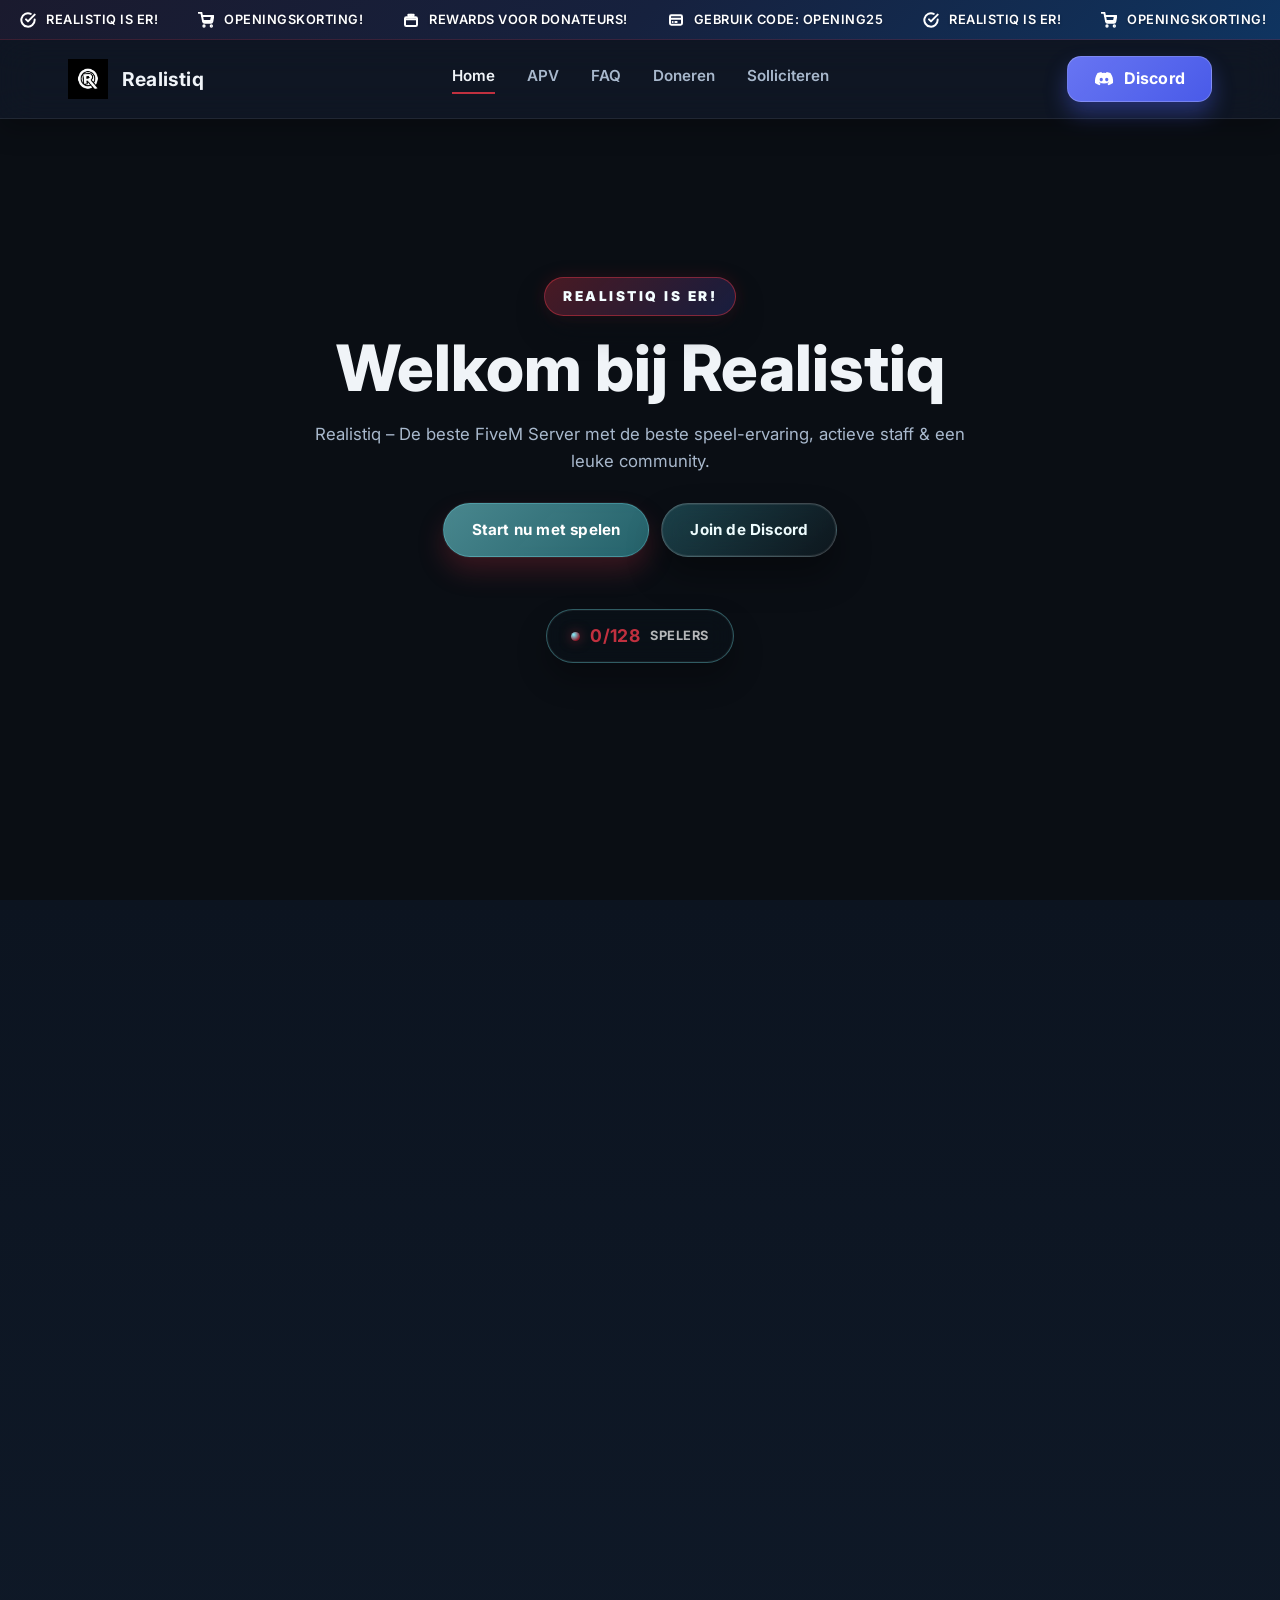
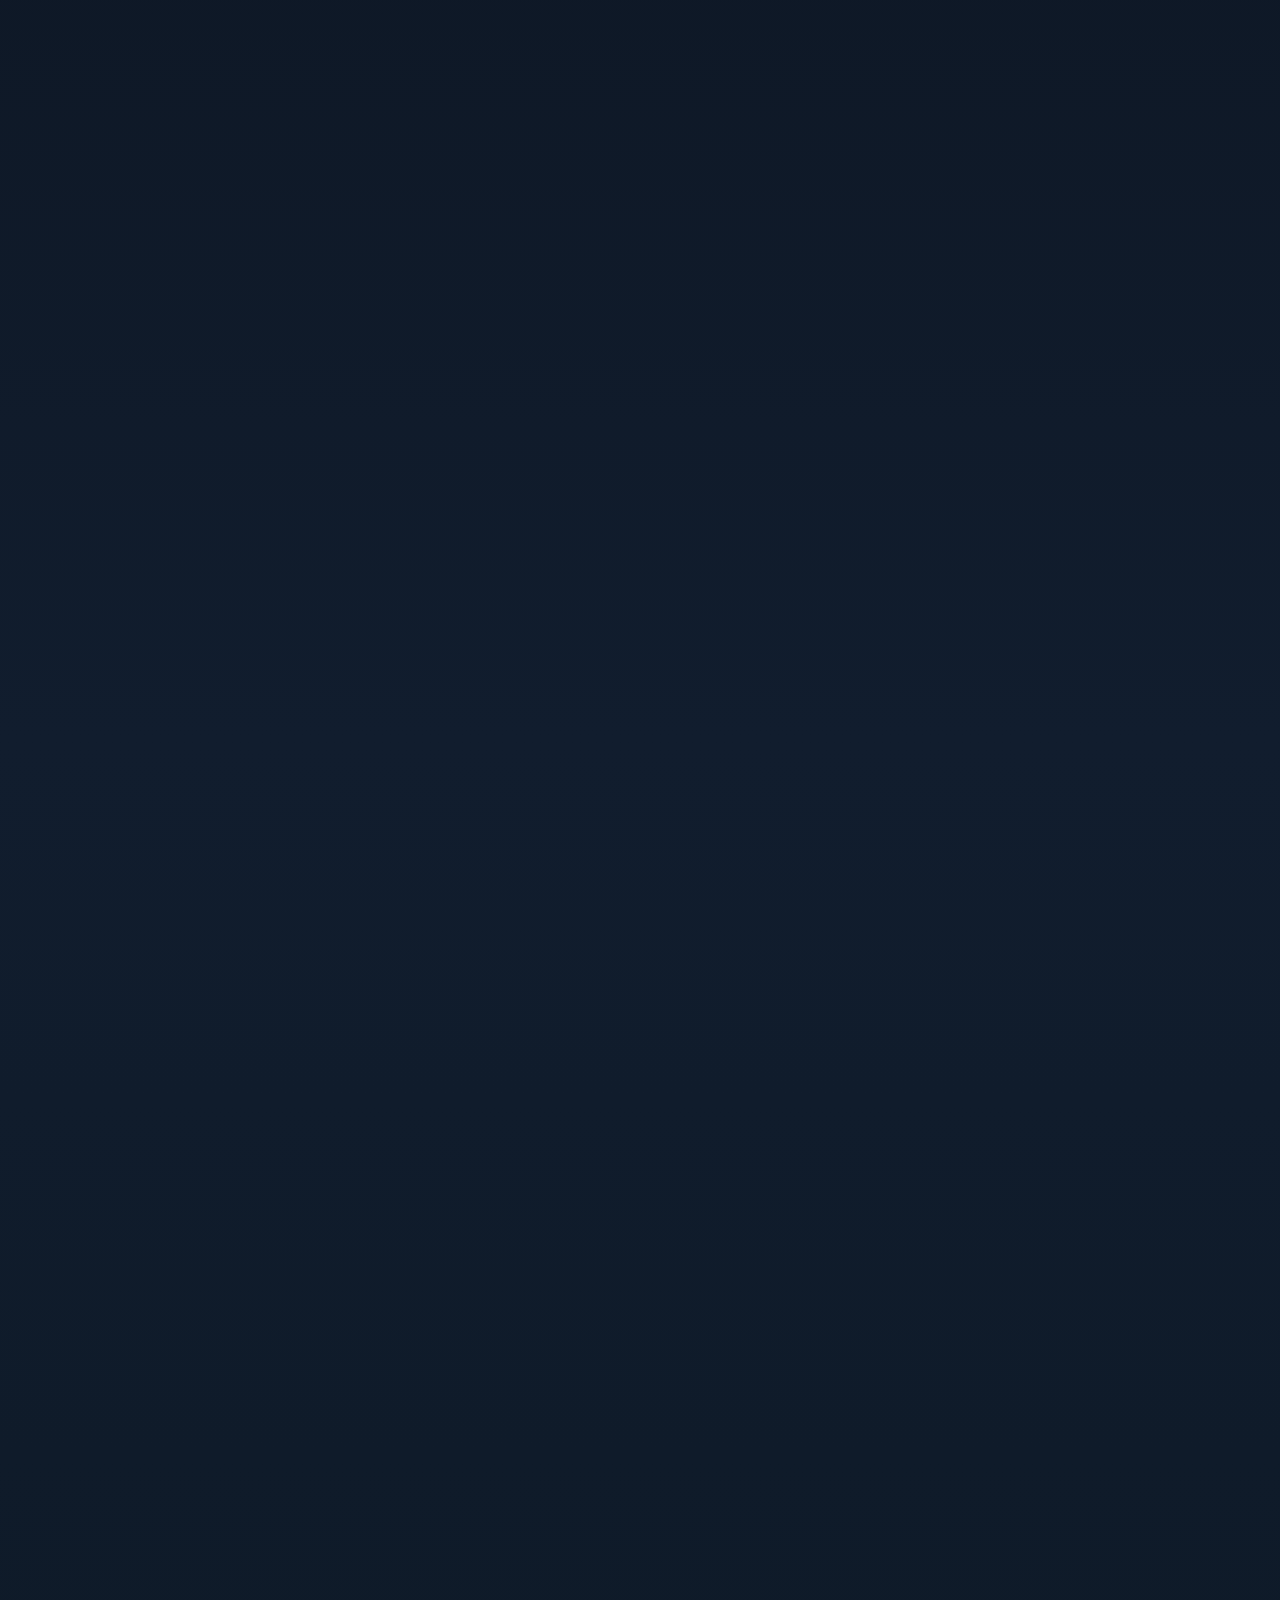
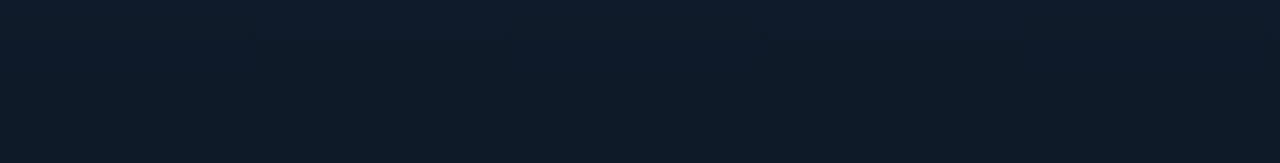
==== commit fd0e9102: "Add files via upload" ====
--- a/index.html
+++ b/index.html
@@ -13,15 +13,10 @@
     <link href="https://fonts.googleapis.com/css2?family=Inter:wght@300;400;500;600;700;800&display=swap" rel="stylesheet">
     <link rel="icon" type="image/png" href="images/rqlogo.png">
     <link rel="stylesheet" href="css/styles.css">
-    <link rel="prefetch" href="/apv">
 </head>
 <body class="home-page">
     <main>
       <section id="home" class="hero">
-        <video class="hero-video" autoplay muted loop playsinline preload="auto" fetchpriority="high">
-          <source src="media/herovideo.mp4" type="video/mp4">
-        </video>
-        <div class="hero-overlay"></div>
         <div class="hero-content">
           <p class="eyebrow">REALISTIQ IS ER!</p>
           <h1>Welkom bij Realistiq</h1>
@@ -276,6 +271,7 @@
             <ul>
               <li><a href="/">Home</a></li>
               <li><a href="/apv">Regels</a></li>
+              <li><a href="/faq">FAQ</a></li>
               <li><a href="https://discord.gg/realistiq" target="_blank" rel="noreferrer">Doneren</a></li>
               <li><a href="https://discord.gg/realistiq" target="_blank" rel="noreferrer">Solliciteren</a></li>
             </ul>
